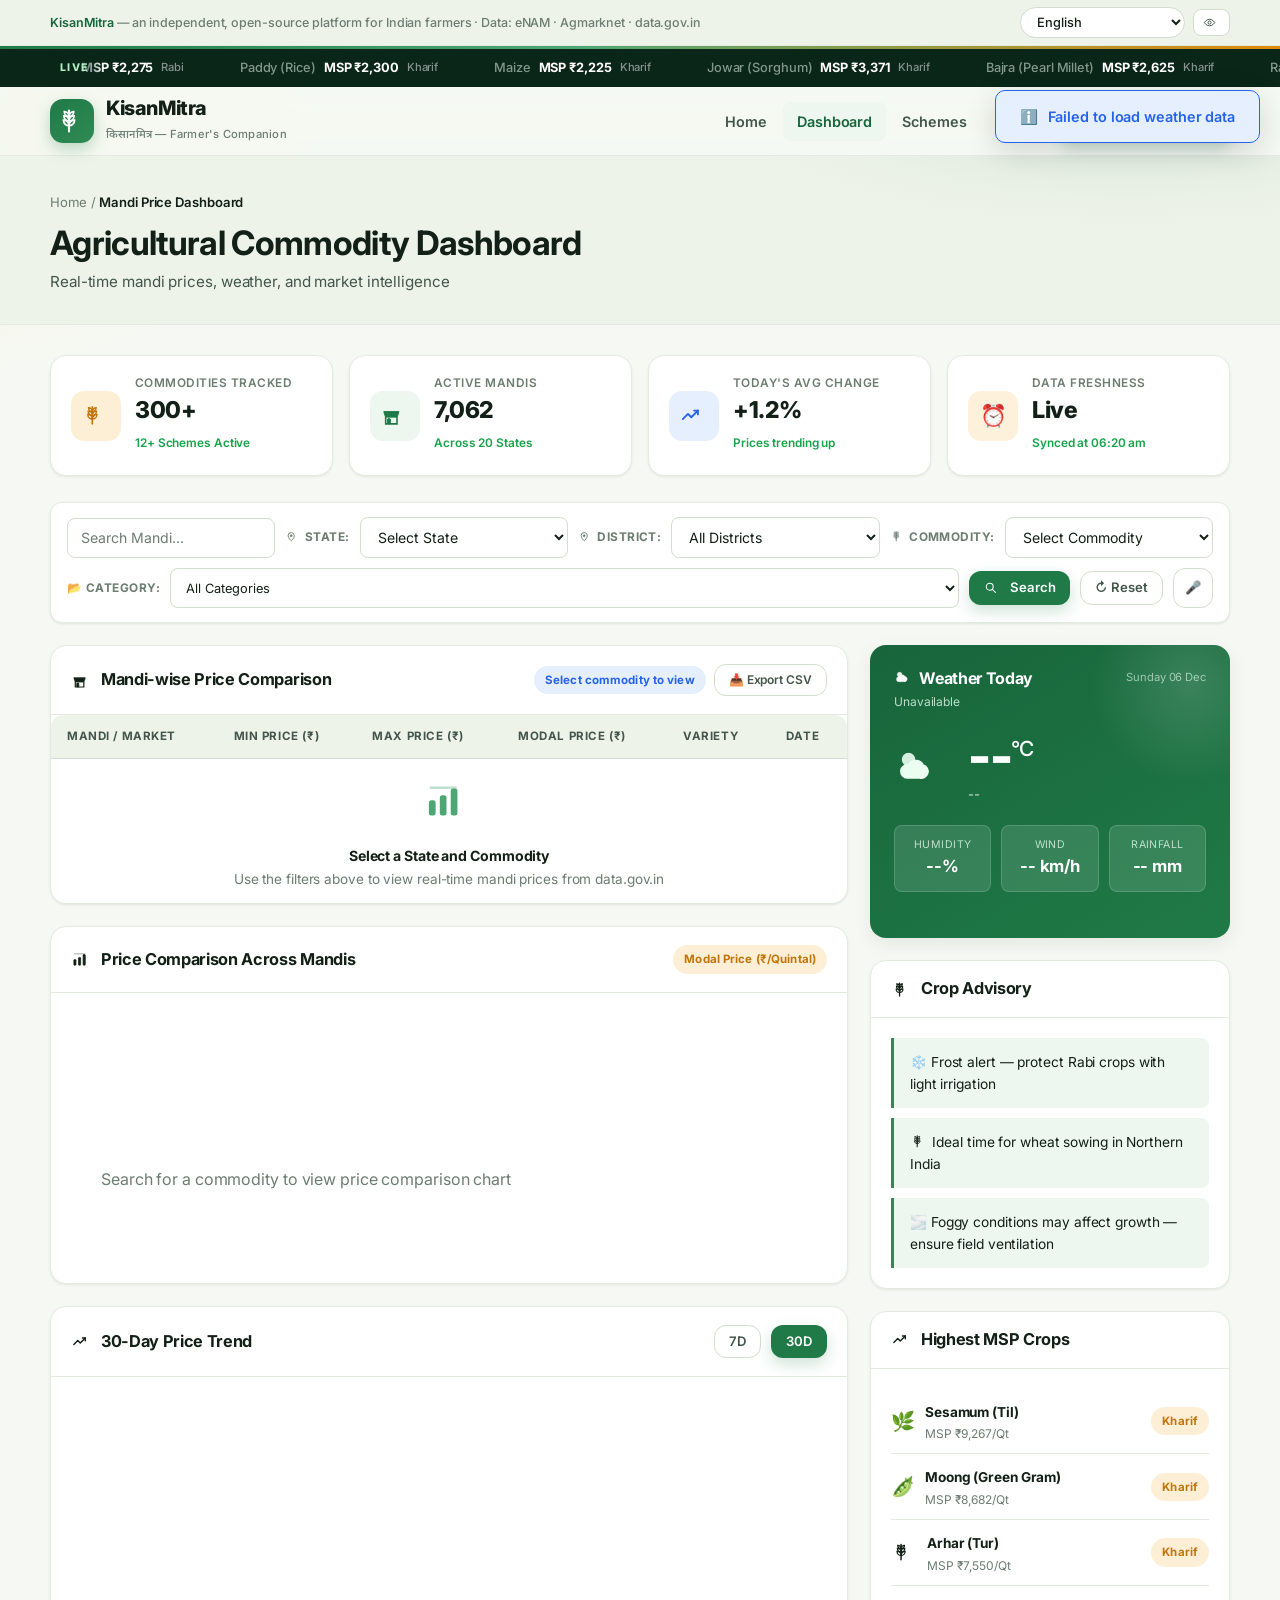
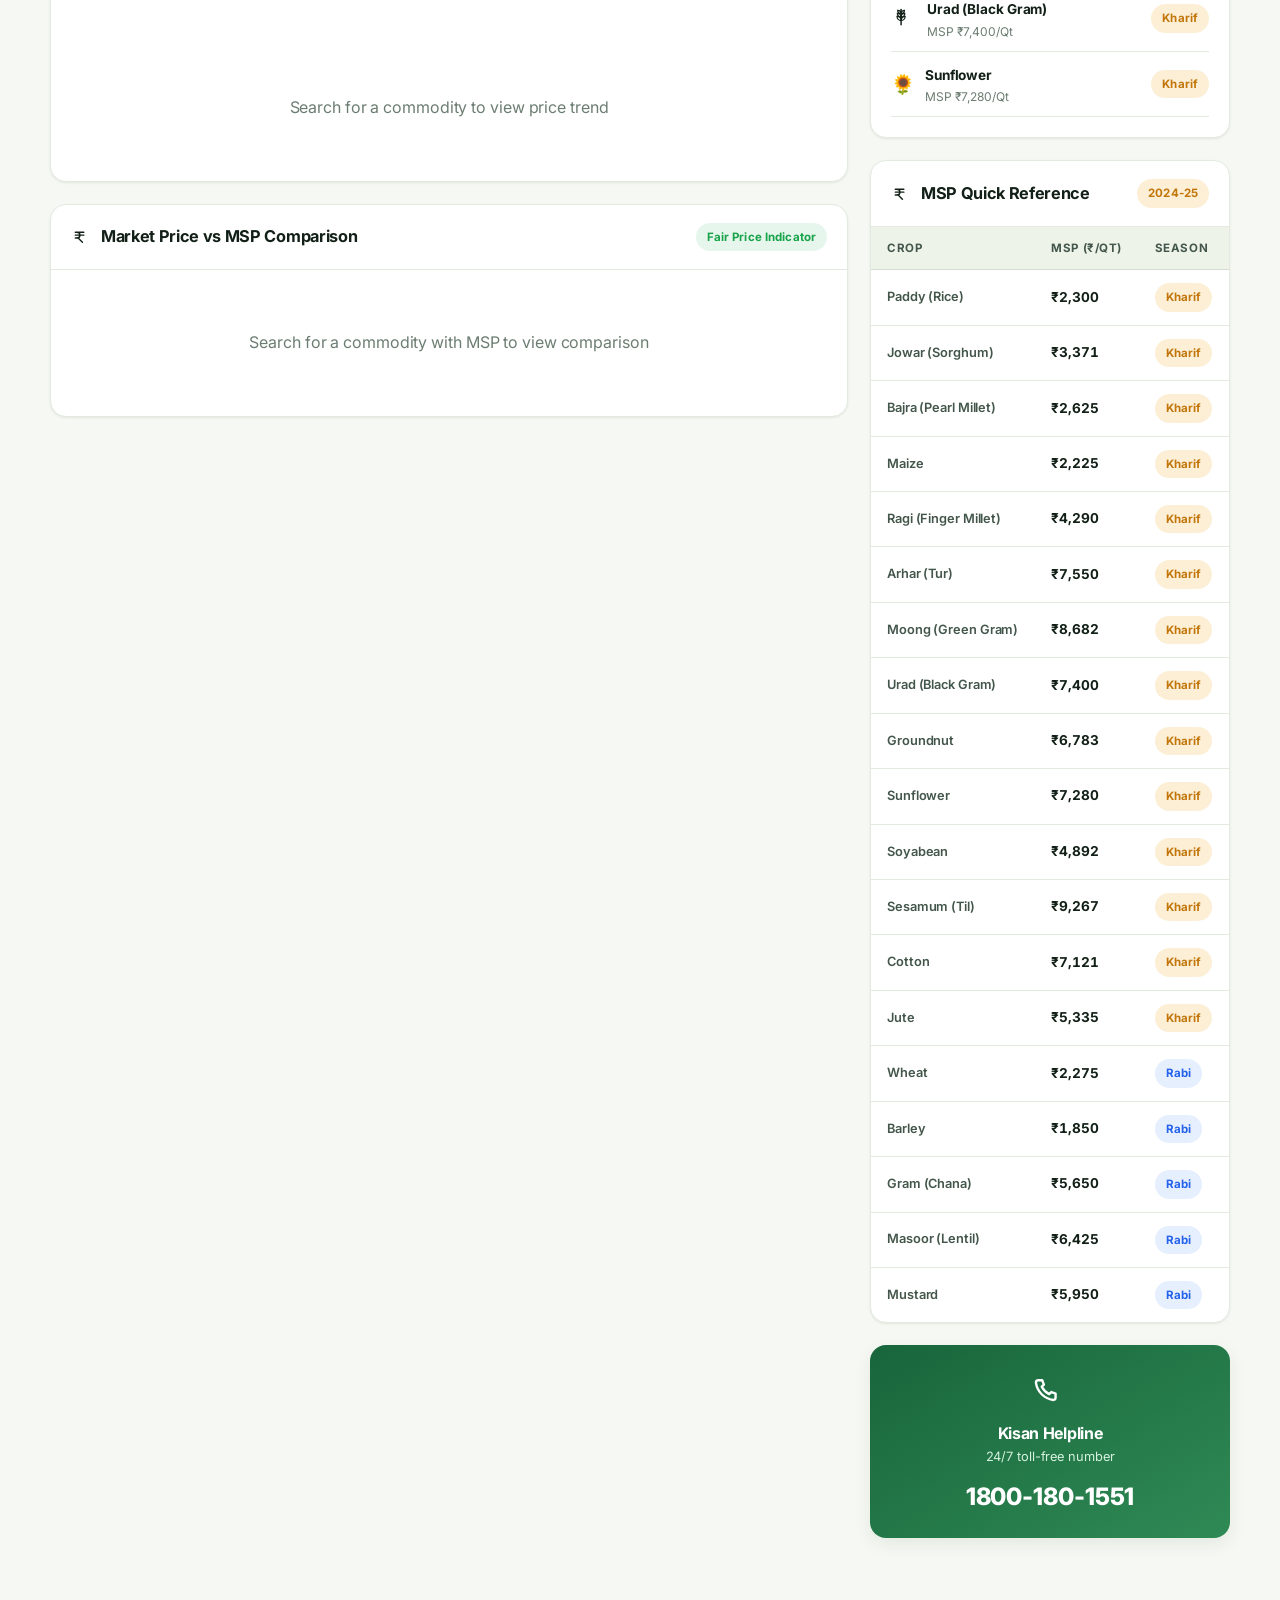
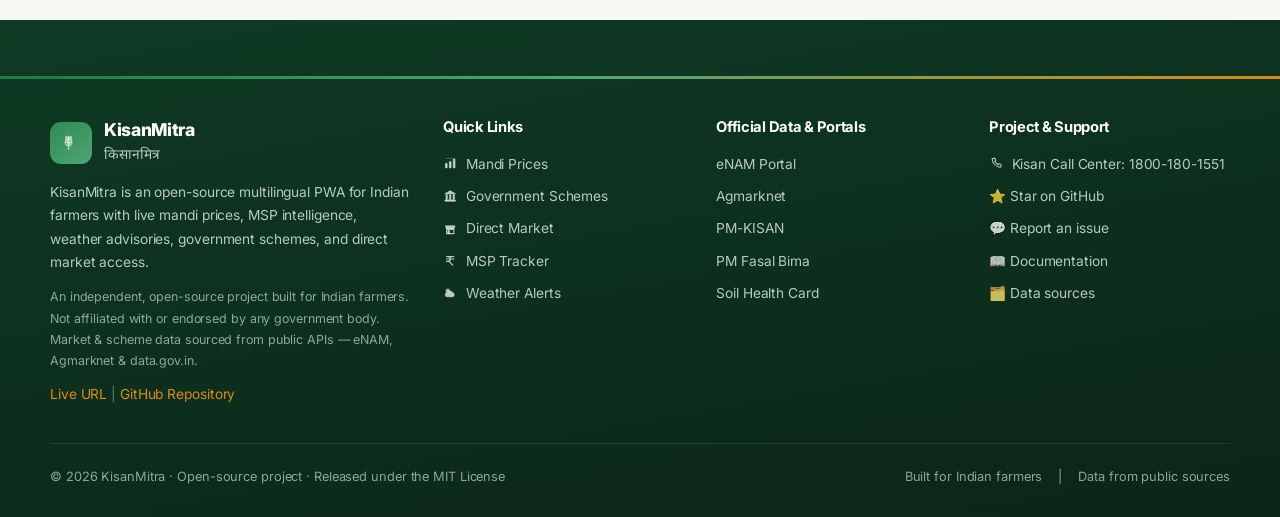
==== dashboard.html @ b931a39f "Add dedicated mobile (app-like) experience; desktop unchanged All new rules are scoped to <=768px in" ====
<!DOCTYPE html>
<html lang="en">

<head>
    <meta charset="UTF-8">
    <meta name="viewport" content="width=device-width, initial-scale=1.0">
    <meta name="description"
        content="KisanMitra Dashboard — Real-time mandi prices, MSP comparison, weather alerts, and price trend analysis for Indian farmers.">
    <meta name="theme-color" content="#1f7a47">

    <!-- Open Graph / SEO -->
    <meta property="og:title" content="KisanMitra — Farmer's Digital Companion" />
    <meta property="og:description"
        content="Open-source multilingual PWA for Indian farmers with live mandi prices, MSP intelligence, weather advisories, schemes, and direct market access." />
    <meta property="og:type" content="website" />
    <meta property="og:url" content="https://kisanmitra.in" />

    <!-- Favicon -->
    <link rel="icon" href="assets/icons/logo.svg" type="image/svg+xml">

    <style>
        @media print {
            body {
                background: white !important;
                color: black !important;
            }

            .sidebar,
            .navbar,
            .btn,
            .fab,
            #mandiSearch,
            .search-container,
            .mobile-nav,
            header {
                display: none !important;
            }

            .main-content {
                margin-left: 0 !important;
                padding: 0 !important;
                margin-top: 0 !important;
            }

            .card {
                box-shadow: none !important;
                border: 1px solid #ccc !important;
                page-break-inside: avoid;
            }

            .badge {
                border: 1px solid #000;
                color: #000 !important;
                background: transparent !important;
            }

            #priceChart {
                max-width: 100% !important;
                height: auto !important;
            }

            * {
                text-shadow: none !important;
            }
        }
    </style>
    <meta name="apple-mobile-web-app-capable" content="yes">
    <meta name="apple-mobile-web-app-status-bar-style" content="black-translucent">
    <meta name="mobile-web-app-capable" content="yes">
    <title>Mandi Price Dashboard — KisanMitra</title>
    <link rel="manifest" href="manifest.json">
    <link rel="icon" href="assets/icons/favicon.svg" type="image/svg+xml">
    <link rel="apple-touch-icon" href="assets/icons/apple-touch-icon.svg">
    <link rel="stylesheet" href="css/style.css?v=8">
    <link rel="stylesheet" href="css/redesign.css?v=8">
    <link rel="stylesheet" href="css/mobile.css?v=8">
</head>

<body>
    <!-- Government Strip -->
    <div class="gov-strip">
        <div class="container">
            <span class="utility-note"><strong>KisanMitra</strong> — an independent, open-source platform for Indian farmers · Data: eNAM · Agmarknet · data.gov.in</span>
            <div>
                <select id="langSelect" class="lang-select">
                    <option value="en">English</option>
                    <option value="hi">हिन्दी (Hindi)</option>
                    <option value="te">తెలుగు (Telugu)</option>
                    <option value="ta">தமிழ் (Tamil)</option>
                    <option value="mr">मराठी (Marathi)</option>
                    <option value="bn">বাংলা (Bengali)</option>
                    <option value="kn">ಕನ್ನಡ (Kannada)</option>
                    <option value="gu">ગુજરાતી (Gujarati)</option>
                </select>

                <button class="hc-toggle" title="High Contrast Mode" aria-label="Toggle High Contrast Mode">👁️‍🗨️</button>
            </div>
        </div>
    </div>
    <div class="tricolor-divider"></div>

    <!-- Price Ticker -->
    <div class="price-ticker" id="priceTicker">
        <div class="ticker-wrap" id="tickerContent"></div>
    </div>

    <!-- Navbar -->
    <nav class="navbar">
        <div class="container">
            <a href="index.html" class="nav-brand">
                <div class="logo">🌾</div>
                <div class="brand-text">
                    <h1>KisanMitra</h1>
                    <span>किसानमित्र — Farmer's Companion</span>
                </div>
            </a>
            <ul class="nav-links" id="navLinks">
                <li><a href="index.html" data-i18n="nav.home">Home</a></li>
                <li><a href="dashboard.html" class="active" data-i18n="nav.dashboard">Dashboard</a></li>
                <li><a href="schemes.html" data-i18n="nav.schemes">Schemes</a></li>
                <li><a href="market.html" data-i18n="nav.market">Market</a></li>
                <li><a href="dashboard.html" class="nav-cta" data-i18n="hero.btn.dashboard">📊 Live Dashboard</a></li>
            </ul>
            <button class="nav-toggle" id="navToggle" aria-label="Toggle navigation">☰</button>
        </div>
    </nav>

    <!-- Page Header -->
    <div class="page-header">
        <div class="container">
            <div class="breadcrumb">
                <a href="index.html">Home</a> / <strong>Mandi Price Dashboard</strong>
            </div>
            <h2 data-i18n="dash.title">Agricultural Commodity Dashboard</h2>
            <p data-i18n="dash.subtitle">Real-time mandi prices, weather, and market intelligence</p>
        </div>
    </div>

    <!-- Dashboard Content -->
    <section class="dashboard">
        <div class="container">
            <!-- Quick Stats -->
            <div class="quick-stats" id="dashboardStats">
                <div class="stat-card">
                    <div class="stat-icon-box tone-saffron">🌾</div>
                    <div class="stat-info">
                        <h4>Commodities Tracked</h4>
                        <span class="value" id="statCommodities">—</span>
                        <span class="change up" id="statCommoditiesLabel">Loading...</span>
                    </div>
                </div>
                <div class="stat-card">
                    <div class="stat-icon-box tone-green">🏪</div>
                    <div class="stat-info">
                        <h4>Active Mandis</h4>
                        <span class="value" id="statMandis">—</span>
                        <span class="change up" id="statMandisLabel">Loading...</span>
                    </div>
                </div>
                <div class="stat-card">
                    <div class="stat-icon-box tone-info">📈</div>
                    <div class="stat-info">
                        <h4>Today's Avg Change</h4>
                        <span class="value" id="avgChange">+1.2%</span>
                        <span class="change up" id="avgChangeLabel">Prices trending up</span>
                    </div>
                </div>
                <div class="stat-card">
                    <div class="stat-icon-box tone-warning">⏰</div>
                    <div class="stat-info">
                        <h4>Data Freshness</h4>
                        <span class="value" id="statFreshness">Live</span>
                        <span class="change up" id="statFreshnessLabel">—</span>
                    </div>
                </div>
            </div>

            <!-- Filter Bar -->
            <div class="filter-bar" id="filterBar">
                <input type="text" class="form-control" id="mandiSearch" placeholder="Search Mandi..."
                    aria-label="Search Mandi" oninput="filterMandiTable()">
                <label for="stateSelect" data-i18n="dash.state">📍 State:</label>
                <select class="form-control" id="stateSelect" aria-label="Select State">
                    <option value="">All States</option>
                </select>

                <label for="districtSelect">📍 District:</label>
                <select class="form-control" id="districtSelect" aria-label="Select District">
                    <option value="">All Districts</option>
                </select>

                <label for="commoditySelect" data-i18n="dash.commodity">🌾 Commodity:</label>
                <select class="form-control" id="commoditySelect" aria-label="Select Commodity">
                    <option value="">Select Commodity</option>
                </select>

                <label for="categorySelect">📂 Category:</label>
                <select class="form-control form-control-sm" id="categorySelect">
                    <option value="">All Categories</option>
                    <option value="Cereals">Cereals</option>
                    <option value="Pulses">Pulses</option>
                    <option value="Oilseeds">Oilseeds</option>
                    <option value="Cash Crops">Cash Crops</option>
                    <option value="Vegetables">Vegetables</option>
                    <option value="Spices">Spices</option>
                    <option value="Fruits">Fruits</option>
                </select>

                <button class="btn btn-primary btn-sm" id="searchBtn" onclick="searchPrices()"
                    data-i18n="dash.search">🔍 Search</button>
                <button class="btn btn-outline btn-sm" onclick="resetFilters()" data-i18n="dash.reset">↻ Reset</button>
                <button class="btn btn-outline btn-sm voice-btn" id="voiceSearchBtn"
                    onclick="KisanI18n.startVoiceSearch()" title="Voice Search">🎤</button>
            </div>

            <!-- Main Content Grid -->
            <div class="grid-sidebar">
                <!-- Left: Price Table & Charts -->
                <div>
                    <!-- Favorites Section -->
                    <div class="favorites-section hidden-panel" id="favoritesSection">
                        <div class="section-header">
                            <h3 data-i18n="dash.favorites">❤️ My Favorites</h3>
                        </div>
                        <div class="favorites-grid" id="favoritesGrid">
                            <!-- Populated by JS -->
                        </div>
                        <hr class="section-divider">
                    </div>

                    <!-- Mandi Price Table -->
                    <div class="card stack-gap-24">
                        <div class="card-header">
                            <h3>🏪 Mandi-wise Price Comparison</h3>
                            <div class="section-title-row">
                                <span class="badge badge-info" id="resultCount">Select commodity to view</span>
                                <button class="btn btn-outline btn-sm export-csv-btn" id="exportCsvBtn" onclick="exportCSV()">📥 Export CSV</button>
                            </div>
                        </div>
                        <div class="card-body no-padding">
                            <div class="table-responsive">
                                <table class="data-table" id="mandiTable">
                                    <thead>
                                        <tr>
                                            <th>Mandi / Market</th>
                                            <th>Min Price (₹)</th>
                                            <th>Max Price (₹)</th>
                                            <th>Modal Price (₹)</th>
                                            <th>Variety</th>
                                            <th>Date</th>
                                        </tr>
                                    </thead>
                                    <tbody id="mandiTableBody">
                                        <tr>
                                            <td colspan="6" class="empty-table">
                                                <div class="icon">📊</div>
                                                <strong>Select a State and Commodity</strong><br>
                                                <span class="inline-note">Use the filters above to view real-time
                                                    mandi prices from data.gov.in</span>
                                            </td>
                                        </tr>
                                    </tbody>
                                </table>
                            </div>
                        </div>
                    </div>

                    <!-- Price Comparison Bar Chart -->
                    <div class="card stack-gap-24">
                        <div class="card-header">
                            <h3>📊 Price Comparison Across Mandis</h3>
                            <span class="badge badge-saffron">Modal Price (₹/Quintal)</span>
                        </div>
                        <div class="card-body">
                            <div id="barChartContainer" class="bar-chart bar-chart-shell">
                                <p class="empty-placeholder">
                                    Search for a commodity to view price comparison chart</p>
                            </div>
                        </div>
                    </div>

                    <!-- Price Trend Chart -->
                    <div class="card stack-gap-24">
                        <div class="card-header">
                            <h3>📈 30-Day Price Trend</h3>
                            <div class="actions-row">
                                <button class="btn btn-sm btn-outline" onclick="setTrendPeriod(7)">7D</button>
                                <button class="btn btn-sm btn-primary" onclick="setTrendPeriod(30)">30D</button>
                            </div>
                        </div>
                        <div class="card-body">
                            <div id="trendChartContainer" class="chart-wrap">
                                <canvas id="trendCanvas" width="800" height="250" class="trend-canvas"></canvas>
                                <p id="trendPlaceholder" class="empty-placeholder">Search for a
                                    commodity to view price trend</p>
                            </div>
                        </div>
                    </div>

                    <!-- MSP Comparison -->
                    <div class="card">
                        <div class="card-header">
                            <h3>💰 Market Price vs MSP Comparison</h3>
                            <span class="badge badge-success">Fair Price Indicator</span>
                        </div>
                        <div class="card-body" id="mspComparisonContainer">
                            <p class="empty-placeholder">Search for a commodity
                                with MSP to view comparison</p>
                        </div>
                    </div>
                </div>

                <!-- Right Sidebar -->
                <div>
                    <!-- Weather Widget -->
                    <div class="weather-widget stack-gap-24" id="weatherWidget">
                        <div class="weather-header">
                            <div>
                                <h3 class="weather-title" data-i18n="dash.weather">🌤️ Weather Today
                                </h3>
                                <span class="weather-sub" id="weatherLocation">Select a
                                    district</span>
                            </div>
                            <span class="weather-date" id="weatherDate"></span>
                        </div>
                        <div class="weather-current">
                            <span class="weather-icon" id="weatherIcon">🌤️</span>
                            <div>
                                <div class="temp" id="weatherTemp">--<sup>°C</sup></div>
                                <span class="weather-condition" id="weatherCondition">--</span>
                            </div>
                        </div>
                        <div class="weather-details">
                            <div class="weather-detail">
                                <div class="label">Humidity</div>
                                <div class="value" id="weatherHumidity">--%</div>
                            </div>
                            <div class="weather-detail">
                                <div class="label">Wind</div>
                                <div class="value" id="weatherWind">-- km/h</div>
                            </div>
                            <div class="weather-detail">
                                <div class="label">Rainfall</div>
                                <div class="value" id="weatherRain">-- mm</div>
                            </div>
                        </div>
                        <div class="weather-forecast" id="weatherForecast">
                            <!-- Populated by JS -->
                        </div>
                    </div>

                    <!-- Crop Advisory -->
                    <div class="card stack-gap-24">
                        <div class="card-header">
                            <h3 data-i18n="dash.advisory">🌾 Crop Advisory</h3>
                        </div>
                        <div class="card-body">
                            <ul class="advisory-list" id="advisoryList">
                                <li class="advisory-item">❄️ Frost alert — protect Rabi crops with light irrigation</li>
                                <li class="advisory-item">🌾 Ideal time for wheat sowing in Northern India</li>
                                <li class="advisory-item">🌫️ Foggy conditions may affect growth — ensure field
                                    ventilation</li>
                            </ul>
                        </div>
                    </div>

                    <!-- Top Gainers -->
                    <div class="card stack-gap-24">
                        <div class="card-header">
                            <h3>📈 Highest MSP Crops</h3>
                        </div>
                        <div class="card-body" id="topGainers">
                            <!-- Populated by JS -->
                        </div>
                    </div>

                    <!-- MSP Quick Reference -->
                    <div class="card stack-gap-24">
                        <div class="card-header">
                            <h3>💰 MSP Quick Reference</h3>
                            <span class="badge badge-saffron">2024-25</span>
                        </div>
                        <div class="card-body no-padding">
                            <table class="data-table" id="mspQuickTable">
                                <thead>
                                    <tr>
                                        <th>Crop</th>
                                        <th>MSP (₹/Qt)</th>
                                        <th>Season</th>
                                    </tr>
                                </thead>
                                <tbody id="mspQuickBody">
                                    <!-- Populated by JS -->
                                </tbody>
                            </table>
                        </div>
                    </div>

                    <!-- Helpline -->
                    <div class="helpline-card">
                        <div class="icon">📞</div>
                        <h4>Kisan Helpline</h4>
                        <p>24/7 toll-free number</p>
                        <div class="number">1800-180-1551</div>
                    </div>
                </div>
            </div>
        </div>
    </section>

    <!-- Footer -->
    <footer class="footer">
        <div class="tricolor-divider"></div>
        <div class="container footer-pad-top">
            <div class="footer-grid">
                <div>
                    <div class="footer-brand">
                        <div class="footer-brand-logo">
                            🌾</div>
                        <div>
                            <h3 class="footer-brand-title">
                                KisanMitra</h3>
                            <span class="footer-brand-sub">किसानमित्र</span>
                        </div>
                    </div>
                    <p>KisanMitra is an open-source multilingual PWA for Indian farmers with live mandi prices, MSP
                        intelligence, weather advisories, government schemes, and direct market access.</p>
                    <p class="footer-note">An independent, open-source project built for Indian farmers. Not
                        affiliated with or endorsed by any government body. Market &amp; scheme data sourced from
                        public APIs — eNAM, Agmarknet &amp; data.gov.in.</p>
                    <p class="footer-links-row">
                        <a href="https://tekigowtham2204.github.io/KisanMitra/" target="_blank" rel="noopener noreferrer">Live URL</a>
                        <span class="sep"> | </span>
                        <a href="https://github.com/tekigowtham2204/KisanMitra/" target="_blank" rel="noopener noreferrer">GitHub Repository</a>
                    </p>
                </div>
                <div>
                    <h4>Quick Links</h4>
                    <ul>
                        <li><a href="dashboard.html">📊 Mandi Prices</a></li>
                        <li><a href="schemes.html">🏛️ Government Schemes</a></li>
                        <li><a href="market.html">🏪 Direct Market</a></li>
                        <li><a href="dashboard.html">💰 MSP Tracker</a></li>
                        <li><a href="dashboard.html">🌤️ Weather Alerts</a></li>
                    </ul>
                </div>
                <div>
                    <h4>Official Data & Portals</h4>
                    <ul>
                        <li><a href="https://enam.gov.in" target="_blank">eNAM Portal</a></li>
                        <li><a href="https://agmarknet.gov.in" target="_blank">Agmarknet</a></li>
                        <li><a href="https://pmkisan.gov.in" target="_blank">PM-KISAN</a></li>
                        <li><a href="https://pmfby.gov.in" target="_blank">PM Fasal Bima</a></li>
                        <li><a href="https://soilhealth.dac.gov.in" target="_blank">Soil Health Card</a></li>
                    </ul>
                </div>
                <div>
                    <h4>Project & Support</h4>
                    <ul>
                        <li><a href="tel:18001801551">📞 Kisan Call Center: 1800-180-1551</a></li>
                        <li><a href="https://github.com/tekigowtham2204/KisanMitra/" target="_blank" rel="noopener noreferrer">⭐ Star on GitHub</a></li>
                        <li><a href="https://github.com/tekigowtham2204/KisanMitra/issues" target="_blank" rel="noopener noreferrer">💬 Report an issue</a></li>
                        <li><a href="https://github.com/tekigowtham2204/KisanMitra/blob/master/README.md" target="_blank" rel="noopener noreferrer">📖 Documentation</a></li>
                        <li><a href="https://data.gov.in/" target="_blank" rel="noopener noreferrer">🗂️ Data sources</a></li>
                    </ul>
                </div>
            </div>
            <div class="footer-bottom">
                <span>© 2026 KisanMitra · Open-source project · Released under the MIT License</span>
                <div class="footer-govt-logos">
                    <span>Built for Indian farmers</span>
                    <span>|</span>
                    <span>Data from public sources</span>
                </div>
            </div>
        </div>
    </footer>

    <!-- Scroll to Top -->
    <button class="scroll-top" id="scrollTop" aria-label="Scroll to top">↑</button>

    <script src="js/api.js?v=8"></script>
    <script src="js/data.js?v=8"></script>
    <script src="js/i18n.js?v=8"></script>
    <script type="module" src="js/app.js?v=8"></script>
    <script>
        if ('serviceWorker' in navigator) {
            window.addEventListener('load', () => {
                navigator.serviceWorker.register('./service-worker.js')
                    .then(reg => {
                        console.log('[SW] Registered:', reg.scope);
                        reg.onupdatefound = () => {
                            const newWorker = reg.installing;
                            newWorker.onstatechange = () => {
                                if (newWorker.state === 'installed' && navigator.serviceWorker.controller) {
                                    if (window.UI) window.UI.showToast('New update available! Refresh to update.', 'info');
                                }
                            };
                        };
                    })
                    .catch(err => console.warn('[SW] Registration failed:', err));
            });
        }
    </script>
</body>

</html>
---- css/style.css ----
/* ============================================================
   KisanMitra — Design System
   An independent, open-source platform for Indian farmers.
   Direction: modern agritech — one confident green brand,
   a warm harvest accent, generous whitespace, restrained motion.
   Single source of truth. (redesign.css is intentionally empty.)
   ============================================================ */

@import url('https://fonts.googleapis.com/css2?family=Inter:wght@400;500;600;700;800&family=Noto+Sans+Devanagari:wght@400;500;600;700&display=swap');

/* ── Design Tokens ── */
:root {
    /* Brand — single confident green */
    --green-50:  #eef6f0;
    --green-100: #d8ecdf;
    --green-200: #b2dac0;
    --green-300: #82c29b;
    --green-400: #4ea675;
    --green-500: #2f8a55;
    --green-600: #1f7a47;   /* primary */
    --green-700: #18653b;   /* hover */
    --green-800: #134f2f;
    --green-900: #0f3a24;   /* deep surfaces */
    --green-950: #0a2618;

    /* Accent — warm harvest amber, used sparingly */
    --accent:      #e08a0b;
    --accent-dark: #c2760a;
    --accent-soft: #fcefd6;

    /* Neutrals — slate with a faint warm-green tint */
    --ink:        #122017;
    --ink-2:      #43564b;
    --ink-3:      #6c7d72;
    --ink-inverse:#f4f8f3;

    --surface:      #f6f9f3;   /* page background */
    --surface-2:    #eef3ea;   /* subtle panels / table heads */
    --card:         #ffffff;
    --border:       #e3ebe1;
    --border-strong:#d2ddcf;

    /* Semantic */
    --success:    #16a34a;
    --success-bg: #e7f6ec;
    --danger:     #dc2626;
    --danger-bg:  #fdecec;
    --warning:    #d97706;
    --warning-bg: #fdf1dc;
    --info:       #2563eb;
    --info-bg:    #e6effe;

    /* Legacy aliases (kept so existing markup keeps working) */
    --saffron: var(--accent);
    --saffron-dark: var(--accent-dark);
    --saffron-light: var(--accent-soft);
    --green: var(--green-600);
    --green-dark: var(--green-700);
    --green-light: var(--green-50);
    --white: #ffffff;
    --bg-primary: var(--surface);
    --bg-secondary: var(--card);
    --bg-card: var(--card);
    --text-primary: var(--ink);
    --text-secondary: var(--ink-2);
    --text-muted: var(--ink-3);
    --text-inverse: var(--ink-inverse);
    --border-color: var(--border);

    /* Radii */
    --r-sm: 8px;
    --r-md: 12px;
    --r-lg: 16px;
    --r-xl: 22px;
    --r-pill: 999px;
    --border-radius: var(--r-sm);
    --border-radius-lg: var(--r-md);
    --border-radius-xl: var(--r-lg);

    /* Spacing scale (4px base) */
    --s-1: 4px;  --s-2: 8px;  --s-3: 12px; --s-4: 16px;
    --s-5: 20px; --s-6: 24px; --s-8: 32px; --s-10: 40px;
    --s-12: 48px; --s-16: 64px; --s-20: 80px;

    /* Shadows — soft, low-opacity, green-tinted */
    --shadow-xs: 0 1px 2px rgba(15, 40, 25, 0.05);
    --shadow-sm: 0 1px 3px rgba(15, 40, 25, 0.06), 0 1px 2px rgba(15, 40, 25, 0.04);
    --shadow-md: 0 6px 18px rgba(15, 40, 25, 0.08);
    --shadow-lg: 0 16px 40px rgba(15, 40, 25, 0.10);
    --shadow-xl: 0 28px 64px rgba(15, 40, 25, 0.14);

    --ring: 0 0 0 3px rgba(31, 122, 71, 0.18);

    --font: 'Inter', 'Noto Sans Devanagari', -apple-system, BlinkMacSystemFont, 'Segoe UI', sans-serif;
    --font-primary: var(--font);

    --ease: cubic-bezier(0.4, 0, 0.2, 1);
    --transition: all 0.2s var(--ease);
}

/* ── Reset & Base ── */
*, *::before, *::after { margin: 0; padding: 0; box-sizing: border-box; }

html {
    scroll-behavior: smooth;
    font-size: 16px;
    -webkit-text-size-adjust: 100%;
}

body {
    font-family: var(--font);
    background:
        radial-gradient(900px 480px at 88% -8%, rgba(31, 122, 71, 0.08), transparent 60%),
        radial-gradient(720px 420px at -6% 4%, rgba(224, 138, 11, 0.07), transparent 55%),
        var(--surface);
    color: var(--ink);
    line-height: 1.6;
    -webkit-font-smoothing: antialiased;
    -moz-osx-font-smoothing: grayscale;
    overflow-x: hidden;
    letter-spacing: -0.006em;
}

h1, h2, h3, h4, h5 {
    font-weight: 700;
    line-height: 1.2;
    letter-spacing: -0.02em;
    color: var(--ink);
}

a { text-decoration: none; color: inherit; }
img, svg { max-width: 100%; }
button { cursor: pointer; font-family: inherit; }
input, select, textarea { font-family: inherit; }
strong { font-weight: 700; }

/* ── SVG Icon System (iconify swaps emoji → sprite) ── */
.km-icon-inline {
    display: inline-flex;
    align-items: center;
    justify-content: center;
    vertical-align: -0.14em;
    margin-right: 0.3em;
    line-height: 1;
}
.km-icon {
    width: 1.05em;
    height: 1.05em;
    display: inline-block;
    color: currentColor;
    fill: currentColor;
    stroke: currentColor;
    flex-shrink: 0;
}
.logo .km-icon, .footer-brand-logo .km-icon { width: 1.25em; height: 1.25em; }

/* ── Container ── */
.container {
    width: min(1180px, 100% - 40px);
    margin: 0 auto;
}
.container-fluid { width: 100%; padding: 0 24px; }

/* ── Utility (top) bar ── */
.gov-strip {
    background: var(--surface-2);
    border-bottom: 1px solid var(--border);
    color: var(--ink-2);
    font-size: 0.78rem;
    font-weight: 500;
    padding: 7px 0;
}
.gov-strip .container {
    display: flex;
    justify-content: space-between;
    align-items: center;
    gap: 12px;
}
.gov-strip .utility-note { color: var(--ink-3); }
.gov-strip .utility-note strong { color: var(--green-700); font-weight: 600; }
.gov-strip > .container > div {
    display: flex;
    align-items: center;
    gap: 8px;
}

.lang-select {
    border-radius: var(--r-pill);
    border: 1px solid var(--border-strong);
    background: var(--card);
    color: var(--ink);
    padding: 6px 12px;
    font-size: 0.8rem;
    font-weight: 500;
    cursor: pointer;
    outline: none;
    transition: var(--transition);
}
.lang-select:hover { border-color: var(--green-400); }
.lang-select:focus-visible { box-shadow: var(--ring); border-color: var(--green-500); }
.lang-select option { color: #0d1620; }

.hc-toggle {
    border-radius: var(--r-sm);
    border: 1px solid var(--border-strong);
    background: var(--card);
    color: var(--ink-2);
    padding: 6px 9px;
    font-size: 0.78rem;
    line-height: 1;
    display: inline-flex;
    align-items: center;
    transition: var(--transition);
}
.hc-toggle:hover { border-color: var(--green-400); color: var(--green-700); }

/* ── Brand hairline (was tricolor divider) ── */
.tricolor-divider {
    height: 3px;
    background: linear-gradient(90deg, var(--green-600), var(--green-400) 45%, var(--accent));
}

/* ── Price Ticker ── */
.price-ticker {
    background: var(--green-950);
    padding: 9px 0;
    overflow: hidden;
    position: relative;
}
.price-ticker::before {
    content: 'LIVE';
    position: absolute;
    left: 0; top: 0; bottom: 0;
    z-index: 2;
    display: flex;
    align-items: center;
    gap: 6px;
    padding: 0 16px 0 max(16px, calc((100% - 1180px) / 2 + 10px));
    font-size: 0.66rem;
    font-weight: 800;
    letter-spacing: 0.12em;
    color: #aef0c4;
    background: linear-gradient(90deg, var(--green-950) 72%, transparent);
}
.ticker-wrap {
    display: flex;
    animation: ticker 44s linear infinite;
    white-space: nowrap;
}
.ticker-item {
    display: inline-flex;
    align-items: center;
    gap: 8px;
    padding: 0 22px;
    color: rgba(231, 246, 236, 0.75);
    font-size: 0.8rem;
    font-weight: 500;
}
.ticker-item .ticker-name { color: rgba(231, 246, 236, 0.55); }
.ticker-item .ticker-price { font-weight: 700; color: #fff; }
@keyframes ticker { 0% { transform: translateX(0); } 100% { transform: translateX(-50%); } }

/* ── Navbar ── */
.navbar {
    background: rgba(246, 249, 243, 0.82);
    backdrop-filter: saturate(180%) blur(14px);
    -webkit-backdrop-filter: saturate(180%) blur(14px);
    border-bottom: 1px solid var(--border);
    position: sticky;
    top: 0;
    z-index: 1000;
}
.navbar .container {
    display: flex;
    align-items: center;
    justify-content: space-between;
    height: 68px;
}
.nav-brand { display: flex; align-items: center; gap: 12px; }
.nav-brand .logo {
    width: 44px;
    height: 44px;
    background: linear-gradient(145deg, var(--green-600), var(--green-500));
    border-radius: 13px;
    display: flex;
    align-items: center;
    justify-content: center;
    font-size: 1.4rem;
    color: #fff;
    box-shadow: 0 6px 16px rgba(31, 122, 71, 0.28);
}
.nav-brand .brand-text h1 {
    font-size: 1.24rem;
    font-weight: 800;
    color: var(--ink);
    line-height: 1.15;
}
.nav-brand .brand-text span {
    font-size: 0.7rem;
    color: var(--ink-3);
    font-weight: 500;
    letter-spacing: 0.02em;
}
.nav-links { display: flex; list-style: none; gap: 2px; align-items: center; }
.nav-links a {
    color: var(--ink-2);
    font-size: 0.9rem;
    font-weight: 600;
    padding: 8px 14px;
    border-radius: var(--r-sm);
    transition: var(--transition);
    display: flex;
    align-items: center;
    gap: 6px;
}
.nav-links a:hover { color: var(--green-700); background: var(--green-50); }
.nav-links a.active { color: var(--green-700); background: var(--green-50); }
.nav-cta {
    background: var(--green-600) !important;
    color: #fff !important;
    font-weight: 600 !important;
    padding: 9px 18px !important;
    border-radius: var(--r-sm) !important;
    box-shadow: 0 6px 16px rgba(31, 122, 71, 0.24);
    transition: transform 0.15s var(--ease), background-color 0.15s var(--ease), box-shadow 0.15s var(--ease);
}
.nav-cta:hover {
    background: var(--green-700) !important;
    transform: translateY(-1px);
    box-shadow: 0 10px 22px rgba(31, 122, 71, 0.3) !important;
}
.nav-cta:active { transform: translateY(0); }
.nav-toggle {
    display: none;
    background: var(--card);
    border: 1px solid var(--border-strong);
    color: var(--ink);
    font-size: 1.2rem;
    padding: 6px 10px;
    border-radius: var(--r-sm);
    line-height: 1;
}

/* ── Hero ── */
.hero {
    position: relative;
    overflow: hidden;
    padding: 80px 0 88px;
    background:
        radial-gradient(680px 400px at 84% 6%, rgba(31, 122, 71, 0.10), transparent 62%),
        radial-gradient(560px 340px at 4% 90%, rgba(224, 138, 11, 0.08), transparent 60%);
}
.hero .container { position: relative; z-index: 2; }
.hero-content {
    display: grid;
    grid-template-columns: 1.08fr 0.92fr;
    gap: 56px;
    align-items: center;
}
.hero-badge {
    display: inline-flex;
    align-items: center;
    gap: 8px;
    background: var(--green-50);
    border: 1px solid var(--green-200);
    color: var(--green-700);
    padding: 6px 14px;
    border-radius: var(--r-pill);
    font-size: 0.8rem;
    font-weight: 600;
    margin-bottom: 20px;
}
.hero h2 {
    font-size: clamp(2.1rem, 4.6vw, 3.4rem);
    font-weight: 800;
    color: var(--ink);
    line-height: 1.1;
    letter-spacing: -0.03em;
    margin-bottom: 18px;
}
.hero h2 .highlight { color: var(--accent-dark); }
.hero h2 .highlight-green { color: var(--green-600); }
.hero p {
    font-size: 1.075rem;
    color: var(--ink-2);
    margin-bottom: 30px;
    max-width: 540px;
    line-height: 1.7;
}
.hero-actions { display: flex; gap: 12px; flex-wrap: wrap; }
.hero-stats {
    display: grid;
    grid-template-columns: repeat(3, 1fr);
    gap: 14px;
}
.hero-stat {
    background: var(--card);
    border: 1px solid var(--border);
    border-radius: var(--r-lg);
    padding: 22px 18px;
    text-align: center;
    box-shadow: var(--shadow-sm);
    transition: var(--transition);
}
.hero-stat:hover { transform: translateY(-3px); box-shadow: var(--shadow-md); border-color: var(--green-200); }
.hero-stat .stat-icon { font-size: 1.5rem; margin-bottom: 8px; color: var(--green-600); }
.hero-stat .stat-value { font-size: 1.5rem; font-weight: 800; color: var(--ink); display: block; letter-spacing: -0.02em; }
.hero-stat .stat-label { font-size: 0.74rem; color: var(--ink-3); font-weight: 500; margin-top: 2px; }

/* ── Buttons ── */
.btn {
    display: inline-flex;
    align-items: center;
    justify-content: center;
    gap: 8px;
    padding: 11px 22px;
    border: 1px solid transparent;
    border-radius: var(--r-md);
    font-size: 0.9rem;
    font-weight: 600;
    letter-spacing: -0.005em;
    line-height: 1.2;
    transition: transform 0.15s var(--ease), background-color 0.15s var(--ease), box-shadow 0.15s var(--ease), color 0.15s var(--ease), border-color 0.15s var(--ease);
}
.btn:active { transform: translateY(0) !important; }
.btn-primary {
    background: var(--green-600);
    color: #fff;
    box-shadow: 0 6px 16px rgba(31, 122, 71, 0.22);
}
.btn-primary:hover { background: var(--green-700); transform: translateY(-2px); box-shadow: 0 10px 24px rgba(31, 122, 71, 0.28); }
.btn-secondary {
    background: var(--card);
    color: var(--ink);
    border-color: var(--border-strong);
}
.btn-secondary:hover { background: var(--surface-2); border-color: var(--green-300); transform: translateY(-2px); }
.btn-success { background: var(--green-600); color: #fff; box-shadow: 0 6px 16px rgba(31, 122, 71, 0.22); }
.btn-success:hover { background: var(--green-700); transform: translateY(-2px); }
.btn-outline { background: transparent; border: 1px solid var(--border-strong); color: var(--ink-2); }
.btn-outline:hover { border-color: var(--green-400); color: var(--green-700); background: var(--green-50); }
.btn-sm { padding: 8px 14px; font-size: 0.82rem; }
.btn-lg { padding: 14px 30px; font-size: 1rem; }
.btn-icon { width: 40px; height: 40px; padding: 0; border-radius: var(--r-md); }
.cta-muted { background: rgba(255, 255, 255, 0.16) !important; color: #fff !important; border-color: rgba(255, 255, 255, 0.4) !important; }
.cta-muted:hover { background: rgba(255, 255, 255, 0.26) !important; }

/* ── Section primitives ── */
.features { padding: 84px 0; }
.section-block { padding: 76px 0; }
.section-block.bg-light { background: var(--surface-2); }
.section-block.bg-white { background: var(--card); }

.section-header { text-align: center; margin-bottom: 44px; }
.section-header .tagline, .tagline {
    display: inline-flex;
    align-items: center;
    gap: 6px;
    padding: 6px 13px;
    border-radius: var(--r-pill);
    background: var(--green-50);
    color: var(--green-700);
    font-size: 0.74rem;
    font-weight: 700;
    text-transform: uppercase;
    letter-spacing: 0.06em;
    margin-bottom: 14px;
}
.section-header h2 {
    font-size: clamp(1.7rem, 3vw, 2.4rem);
    color: var(--ink);
    margin-bottom: 12px;
}
.section-header p {
    font-size: 1.05rem;
    color: var(--ink-2);
    max-width: 620px;
    margin: 0 auto;
}

/* ── Features ── */
.features-grid { display: grid; grid-template-columns: repeat(3, 1fr); gap: 20px; }
.feature-card {
    background: var(--card);
    padding: 28px 26px;
    border-radius: var(--r-lg);
    border: 1px solid var(--border);
    box-shadow: var(--shadow-sm);
    transition: var(--transition);
    position: relative;
}
.feature-card:hover { transform: translateY(-4px); box-shadow: var(--shadow-md); border-color: var(--green-200); }
.feature-icon {
    width: 52px;
    height: 52px;
    border-radius: 14px;
    display: flex;
    align-items: center;
    justify-content: center;
    font-size: 1.4rem;
    margin-bottom: 16px;
    background: var(--green-50);
    color: var(--green-600);
}
.feature-icon.saffron { background: var(--accent-soft); color: var(--accent-dark); }
.feature-icon.green { background: var(--green-50); color: var(--green-600); }
.feature-icon.blue { background: var(--info-bg); color: var(--info); }
.feature-card h3 { font-size: 1.1rem; margin-bottom: 8px; color: var(--ink); }
.feature-card p { font-size: 0.92rem; color: var(--ink-2); line-height: 1.6; }

/* ── Page header (inner pages) ── */
.page-header {
    background:
        radial-gradient(600px 200px at 88% -40%, rgba(31, 122, 71, 0.10), transparent 70%),
        var(--surface-2);
    border-bottom: 1px solid var(--border);
    padding: 36px 0 30px;
    color: var(--ink);
}
.page-header .breadcrumb { font-size: 0.82rem; color: var(--ink-3); margin-bottom: 10px; }
.page-header .breadcrumb a { color: var(--ink-3); transition: var(--transition); }
.page-header .breadcrumb a:hover { color: var(--green-700); }
.page-header .breadcrumb strong { color: var(--ink); font-weight: 600; }
.page-header h2 { font-size: clamp(1.55rem, 3vw, 2.1rem); }
.page-header p { color: var(--ink-2); font-size: 0.95rem; margin-top: 6px; }

/* ── Dashboard layout ── */
.dashboard { padding: 30px 0 10px; min-height: calc(100vh - 68px); }
.dashboard-header { margin-bottom: 26px; }
.dashboard-header h2 { font-size: 1.55rem; }
.dashboard-header p { color: var(--ink-2); font-size: 0.9rem; margin-top: 4px; }

.quick-stats { display: grid; grid-template-columns: repeat(4, 1fr); gap: 16px; margin-bottom: 26px; }
.quick-stats.layout-4 { grid-template-columns: repeat(4, 1fr); }
.stat-card {
    background: var(--card);
    border-radius: var(--r-lg);
    padding: 20px;
    border: 1px solid var(--border);
    box-shadow: var(--shadow-sm);
    display: flex;
    align-items: center;
    gap: 14px;
    transition: var(--transition);
}
.stat-card:hover { transform: translateY(-3px); box-shadow: var(--shadow-md); border-color: var(--green-200); }
.stat-icon-box {
    width: 50px;
    height: 50px;
    border-radius: 13px;
    display: grid;
    place-items: center;
    font-size: 1.35rem;
    flex-shrink: 0;
    background: var(--green-50);
    color: var(--green-600);
}
.stat-icon-box.tone-saffron { background: var(--accent-soft); color: var(--accent-dark); }
.stat-icon-box.tone-green { background: var(--green-50); color: var(--green-600); }
.stat-icon-box.tone-info { background: var(--info-bg); color: var(--info); }
.stat-icon-box.tone-warning { background: var(--warning-bg); color: var(--warning); }
.stat-info h4 {
    font-size: 0.74rem;
    font-weight: 600;
    color: var(--ink-3);
    text-transform: uppercase;
    letter-spacing: 0.04em;
}
.stat-info .value { font-size: 1.45rem; font-weight: 800; color: var(--ink); display: block; margin-top: 2px; letter-spacing: -0.02em; }
.stat-info .change { font-size: 0.74rem; font-weight: 600; margin-top: 2px; display: inline-flex; align-items: center; gap: 3px; color: var(--ink-3); }
.stat-info .change.up { color: var(--success); }
.stat-info .change.down { color: var(--danger); }

/* ── Cards ── */
.card {
    background: var(--card);
    border-radius: var(--r-lg);
    border: 1px solid var(--border);
    box-shadow: var(--shadow-sm);
    overflow: hidden;
    transition: var(--transition);
}
.card:hover { box-shadow: var(--shadow-md); }
.card-header {
    padding: 18px 20px;
    border-bottom: 1px solid var(--border);
    display: flex;
    align-items: center;
    justify-content: space-between;
    gap: 10px;
    flex-wrap: wrap;
}
.card-header h3 { font-size: 1.02rem; color: var(--ink); display: flex; align-items: center; gap: 8px; }
.card-body { padding: 20px; }
.card-body.no-padding { padding: 0; }

/* ── Grids ── */
.grid-2 { display: grid; grid-template-columns: repeat(2, 1fr); gap: 20px; }
.grid-3 { display: grid; grid-template-columns: repeat(3, 1fr); gap: 20px; }
.grid-sidebar { display: grid; grid-template-columns: 1fr 360px; gap: 22px; }

/* ── Forms & Filters ── */
.filter-bar {
    display: flex;
    gap: 10px;
    flex-wrap: wrap;
    align-items: center;
    margin-bottom: 22px;
    padding: 14px 16px;
    background: var(--card);
    border-radius: var(--r-md);
    border: 1px solid var(--border);
    box-shadow: var(--shadow-sm);
    row-gap: 10px;
}
.filter-bar.spaced { margin-bottom: 20px; }
.filter-bar label {
    font-size: 0.74rem;
    font-weight: 700;
    color: var(--ink-3);
    text-transform: uppercase;
    letter-spacing: 0.04em;
    white-space: nowrap;
}
.filter-bar .form-control { min-width: 0; flex: 1 1 200px; }
.form-control {
    padding: 10px 13px;
    border: 1px solid var(--border-strong);
    border-radius: var(--r-sm);
    font-size: 0.88rem;
    background: var(--card);
    color: var(--ink);
    min-height: 40px;
    min-width: 180px;
    transition: border-color 0.16s var(--ease), box-shadow 0.16s var(--ease);
}
.form-control::placeholder { color: var(--ink-3); }
.form-control:focus { outline: none; border-color: var(--green-500); box-shadow: var(--ring); }
.form-control-sm { padding: 8px 11px; font-size: 0.8rem; min-width: 140px; }
.form-label { font-size: 0.8rem; font-weight: 600; color: var(--ink-2); display: block; margin-bottom: 6px; }
.form-grid-2, .form-grid-3 { display: grid; gap: 16px; margin-bottom: 18px; }
.form-grid-2 { grid-template-columns: repeat(2, 1fr); }
.form-grid-3 { grid-template-columns: repeat(3, 1fr); }
.form-max { max-width: 720px; }
.checkbox-sm { width: 18px; height: 18px; accent-color: var(--green-600); }
.voice-btn {
    width: 40px; height: 40px; padding: 0;
    display: inline-flex; align-items: center; justify-content: center;
    background: var(--card); border: 1px solid var(--border-strong); border-radius: var(--r-md);
}
.voice-btn:hover { border-color: var(--green-400); color: var(--green-700); }

/* ── Tables ── */
.table-responsive { overflow-x: auto; -webkit-overflow-scrolling: touch; border-radius: var(--r-md); }
.data-table { width: 100%; border-collapse: separate; border-spacing: 0; font-size: 0.88rem; }
.data-table thead th {
    background: var(--surface-2);
    padding: 12px 16px;
    text-align: left;
    font-weight: 700;
    color: var(--ink-2);
    font-size: 0.72rem;
    text-transform: uppercase;
    letter-spacing: 0.05em;
    border-bottom: 1px solid var(--border-strong);
    white-space: nowrap;
}
.data-table tbody td { padding: 13px 16px; border-bottom: 1px solid var(--border); vertical-align: middle; color: var(--ink-2); }
.data-table tbody tr { transition: background 0.16s var(--ease); }
.data-table tbody tr:hover { background: var(--green-50); }
.data-table tbody tr:last-child td { border-bottom: none; }
.data-table .price { font-weight: 700; color: var(--ink); font-variant-numeric: tabular-nums; }
.data-table .price.modal-price { color: var(--green-700); font-size: 1rem; }
.data-table .mandi-name { font-weight: 600; color: var(--ink); }
.data-table .mandi-district { font-size: 0.75rem; color: var(--ink-3); }

/* ── Badges ── */
.badge {
    display: inline-flex; align-items: center; gap: 4px;
    padding: 5px 11px; border-radius: var(--r-pill);
    font-size: 0.72rem; font-weight: 700; letter-spacing: 0.01em;
}
.badge-success { background: var(--success-bg); color: var(--success); }
.badge-danger { background: var(--danger-bg); color: var(--danger); }
.badge-warning { background: var(--warning-bg); color: var(--warning); }
.badge-info { background: var(--info-bg); color: var(--info); }
.badge-saffron { background: var(--accent-soft); color: var(--accent-dark); }

.change-up { color: var(--success); }
.change-down { color: var(--danger); }
.change-up::before { content: '▲ '; font-size: 0.65em; }
.change-down::before { content: '▼ '; font-size: 0.65em; }

/* ── Weather widget ── */
.weather-widget {
    background: linear-gradient(150deg, var(--green-700), var(--green-600));
    border-radius: var(--r-lg);
    padding: 24px;
    color: #eafff0;
    position: relative;
    overflow: hidden;
    border: none;
    box-shadow: var(--shadow-md);
}
.weather-widget::before {
    content: '';
    position: absolute; top: -60px; right: -60px;
    width: 200px; height: 200px;
    background: radial-gradient(circle, rgba(255, 255, 255, 0.14), transparent 70%);
    border-radius: 50%;
}
.weather-header { display: flex; justify-content: space-between; align-items: flex-start; margin-bottom: 16px; position: relative; }
.weather-title { font-size: 1rem; font-weight: 700; color: #fff; }
.weather-sub { font-size: 0.75rem; opacity: 0.78; }
.weather-date { font-size: 0.7rem; opacity: 0.6; }
.weather-current { display: flex; align-items: center; gap: 18px; margin-bottom: 18px; position: relative; }
.weather-current .temp { font-size: 3.2rem; font-weight: 800; line-height: 1; color: #fff; letter-spacing: -0.03em; }
.weather-current .temp sup { font-size: 1.3rem; font-weight: 500; vertical-align: super; }
.weather-current .weather-icon { font-size: 2.6rem; }
.weather-condition { font-size: 0.82rem; opacity: 0.85; }
.weather-details { display: grid; grid-template-columns: repeat(3, 1fr); gap: 10px; margin-bottom: 18px; position: relative; }
.weather-detail { background: rgba(255, 255, 255, 0.12); border: 1px solid rgba(255, 255, 255, 0.16); border-radius: var(--r-sm); padding: 11px; text-align: center; }
.weather-detail .label { font-size: 0.66rem; opacity: 0.75; text-transform: uppercase; letter-spacing: 0.04em; }
.weather-detail .value { font-size: 1.05rem; font-weight: 700; color: #fff; }
.weather-forecast { display: flex; gap: 8px; overflow-x: auto; padding-bottom: 4px; position: relative; }
.forecast-day {
    flex: 0 0 auto; text-align: center; padding: 10px 13px;
    border-radius: var(--r-md); background: rgba(255, 255, 255, 0.1); min-width: 68px;
    transition: var(--transition);
}
.forecast-day:hover { background: rgba(255, 255, 255, 0.18); }
.forecast-day .day { font-size: 0.7rem; opacity: 0.78; }
.forecast-day .icon { font-size: 1.25rem; margin: 6px 0; }
.forecast-day .temps { font-size: 0.74rem; font-weight: 600; }

/* ── Advisory ── */
.advisory-list { list-style: none; }
.advisory-item {
    padding: 13px 16px;
    border-left: 3px solid var(--green-500);
    background: var(--green-50);
    border-radius: 0 var(--r-sm) var(--r-sm) 0;
    margin-bottom: 10px;
    font-size: 0.86rem;
    color: var(--ink);
    transition: var(--transition);
}
.advisory-item:last-child { margin-bottom: 0; }
.advisory-item:hover { background: var(--green-100); transform: translateX(3px); }

/* ── Charts ── */
.chart-container { position: relative; width: 100%; height: 300px; padding: 10px; }
.chart-canvas, .trend-canvas { width: 100%; height: 250px; }
.chart-wrap { position: relative; }
.bar-chart, .bar-chart-shell { display: flex; align-items: flex-end; gap: 6px; height: 250px; padding: 20px 10px 30px; }
.bar-chart .bar { flex: 1; border-radius: 6px 6px 0 0; position: relative; min-width: 26px; transition: var(--transition); cursor: pointer; background: var(--green-500); }
.bar-chart .bar:hover { opacity: 0.88; }
.bar-chart .bar .bar-label { position: absolute; bottom: -22px; left: 50%; transform: translateX(-50%); font-size: 0.64rem; color: var(--ink-3); white-space: nowrap; }
.bar-chart .bar .bar-value { position: absolute; top: -22px; left: 50%; transform: translateX(-50%); font-size: 0.7rem; font-weight: 700; color: var(--ink); white-space: nowrap; }

/* ── MSP comparison ── */
.msp-comparison { display: flex; align-items: center; gap: 18px; padding: 14px; border-radius: var(--r-md); border: 1px solid var(--border); margin-bottom: 12px; transition: var(--transition); }
.msp-comparison:hover { background: var(--surface-2); }
.msp-bar-container { flex: 1; height: 26px; background: var(--surface-2); border-radius: var(--r-pill); overflow: hidden; position: relative; }
.msp-bar { height: 100%; border-radius: var(--r-pill); transition: width 0.9s var(--ease); display: flex; align-items: center; padding-left: 12px; font-size: 0.7rem; font-weight: 700; color: #fff; }
.msp-bar.above { background: linear-gradient(90deg, var(--green-600), var(--green-400)); }
.msp-bar.below { background: linear-gradient(90deg, var(--danger), #f87171); }
.msp-bar.at-msp { background: linear-gradient(90deg, var(--accent), #f7b955); }

/* ── Scheme cards ── */
.scheme-card {
    background: var(--card);
    padding: 22px;
    border-radius: var(--r-lg);
    border: 1px solid var(--border);
    box-shadow: var(--shadow-sm);
    text-align: left;
    transition: var(--transition);
    height: 100%;
    display: flex;
    flex-direction: column;
}
.scheme-card:hover { transform: translateY(-4px); box-shadow: var(--shadow-md); border-color: var(--green-200); }
.scheme-card .scheme-icon {
    width: 50px; height: 50px; border-radius: 13px;
    background: var(--green-50); color: var(--green-600);
    display: flex; align-items: center; justify-content: center;
    font-size: 1.4rem; margin-bottom: 14px;
}
.scheme-card h3 { font-size: 1.04rem; color: var(--ink); margin-bottom: 4px; }
.scheme-card .scheme-hindi { font-size: 0.8rem; color: var(--ink-3); margin-bottom: 12px; }
.scheme-card p { font-size: 0.86rem; color: var(--ink-2); line-height: 1.6; flex: 1; }
.scheme-card .scheme-benefit { margin-top: 14px; padding: 10px 13px; background: var(--green-50); border: 1px solid var(--green-100); border-radius: var(--r-sm); font-size: 0.8rem; font-weight: 600; color: var(--green-700); }
.scheme-card .scheme-link { margin-top: 14px; color: var(--green-700); font-weight: 600; font-size: 0.85rem; display: flex; align-items: center; gap: 6px; transition: var(--transition); }
.scheme-card .scheme-link:hover { gap: 10px; color: var(--green-800); }

/* ── Market listings ── */
.listing-card { background: var(--card); border-radius: var(--r-lg); border: 1px solid var(--border); box-shadow: var(--shadow-sm); padding: 22px; transition: var(--transition); }
.listing-card:hover { transform: translateY(-3px); box-shadow: var(--shadow-md); border-color: var(--green-200); }
.listing-header { display: flex; justify-content: space-between; align-items: flex-start; margin-bottom: 14px; gap: 10px; }
.listing-header h4 { font-size: 1rem; color: var(--ink); }
.listing-header .verified { background: var(--success-bg); color: var(--success); padding: 3px 9px; border-radius: var(--r-pill); font-size: 0.7rem; font-weight: 700; }
.listing-meta { display: grid; grid-template-columns: 1fr 1fr; gap: 10px; margin-bottom: 14px; }
.listing-meta .meta-item { font-size: 0.8rem; color: var(--ink-2); }
.listing-meta .meta-item strong { color: var(--ink); }
.listing-price { font-size: 1.3rem; font-weight: 800; color: var(--green-700); margin-bottom: 14px; letter-spacing: -0.02em; }
.listing-price span { font-size: 0.8rem; color: var(--ink-3); font-weight: 400; }

/* ── Flow / steps / problem (home & market) ── */
.flow-track { display: grid; grid-template-columns: repeat(9, minmax(0, 1fr)); gap: 10px; align-items: center; }
.flow-step { text-align: center; }
.flow-step .icon { font-size: 1.7rem; margin-bottom: 6px; color: var(--green-600); }
.flow-step .label { font-size: 0.82rem; font-weight: 700; color: var(--ink-2); }
.flow-arrow { text-align: center; font-size: 1.3rem; color: var(--green-300); }
.flow-arrow.final { color: var(--accent); }

.steps-grid { display: grid; grid-template-columns: repeat(4, 1fr); gap: 16px; }
.step-card { text-align: center; padding: 20px; }
.step-icon { width: 68px; height: 68px; border-radius: 50%; display: flex; align-items: center; justify-content: center; font-size: 1.7rem; margin: 0 auto 16px; position: relative; }
.step-no { position: absolute; top: -4px; right: -4px; width: 24px; height: 24px; border-radius: 50%; font-size: 0.74rem; display: flex; align-items: center; justify-content: center; color: #fff; font-weight: 700; }
.step-title { margin-bottom: 6px; }
.step-copy { font-size: 0.85rem; color: var(--ink-2); }

.problem-card { border-left: 4px solid var(--green-500); }
.problem-card.danger { border-left-color: var(--danger); }
.problem-card.warning { border-left-color: var(--warning); }
.problem-card.info { border-left-color: var(--info); }
.problem-stat { font-size: 2.2rem; font-weight: 800; margin-bottom: 8px; letter-spacing: -0.02em; }
.problem-title { margin-bottom: 8px; }
.problem-copy { font-size: 0.86rem; color: var(--ink-2); }

/* Tones (backgrounds / solids / text) */
.tone-saffron-bg { background: var(--accent-soft); color: var(--accent-dark); }
.tone-green-bg { background: var(--green-50); color: var(--green-600); }
.tone-info-bg { background: var(--info-bg); color: var(--info); }
.tone-success-bg { background: var(--success-bg); color: var(--success); }
.tone-warning-bg { background: var(--warning-bg); color: var(--warning); }
.tone-saffron-solid { background: var(--accent); }
.tone-green-solid { background: var(--green-600); }
.tone-info-solid { background: var(--info); }
.tone-success-solid { background: var(--success); }
.tone-saffron-text { color: var(--accent-dark); }
.tone-green-text { color: var(--green-700); }
.tone-info-text { color: var(--info); }
.tone-danger-text { color: var(--danger); }
.tone-warning-text { color: var(--warning); }
.partner-icon.tone-saffron { background: var(--accent-soft); color: var(--accent-dark); }
.partner-icon.tone-green { background: var(--green-50); color: var(--green-600); }
.partner-icon.tone-info { background: var(--info-bg); color: var(--info); }
.partner-icon.tone-warning { background: var(--warning-bg); color: var(--warning); }

/* ── Contract farming bits ── */
.contracts-summary { text-align: center; padding: 36px; }
.contracts-summary .icon { font-size: 2.6rem; margin-bottom: 12px; color: var(--green-600); }
.contracts-summary h3 { margin-bottom: 8px; }
.contracts-summary p { font-size: 0.9rem; color: var(--ink-2); margin-bottom: 20px; }
.metric-row { display: flex; gap: 28px; justify-content: center; margin-bottom: 20px; flex-wrap: wrap; }
.metric-row .value { font-size: 1.5rem; font-weight: 800; letter-spacing: -0.02em; }
.metric-row .hint { font-size: 0.74rem; color: var(--ink-3); }
.partner-list-title { font-weight: 700; margin-bottom: 16px; display: flex; align-items: center; gap: 8px; }
.partner-item { display: flex; align-items: center; gap: 13px; padding: 12px; border: 1px solid var(--border); border-radius: var(--r-md); margin-bottom: 10px; transition: var(--transition); }
.partner-item:hover { border-color: var(--green-200); background: var(--surface-2); }
.partner-icon { width: 44px; height: 44px; border-radius: var(--r-md); display: flex; align-items: center; justify-content: center; font-size: 1.15rem; flex-shrink: 0; background: var(--green-50); color: var(--green-600); }
.partner-meta { flex: 1; }
.partner-meta strong { font-size: 0.9rem; color: var(--ink); }
.partner-meta div { font-size: 0.75rem; color: var(--ink-3); }

/* ── Helpline ── */
.helpline-banner {
    background: linear-gradient(145deg, var(--green-700), var(--green-500));
    border-radius: var(--r-lg);
    padding: 26px 30px;
    display: flex;
    align-items: center;
    justify-content: space-between;
    gap: 20px;
    color: #eafff0;
    box-shadow: var(--shadow-md);
}
.helpline-banner h3 { font-size: 1.15rem; color: #fff; }
.helpline-banner p { opacity: 0.9; font-size: 0.86rem; }
.helpline-number { font-size: 1.7rem; font-weight: 800; letter-spacing: 0.01em; display: flex; align-items: center; gap: 10px; color: #fff; }
.helpline-card {
    background: linear-gradient(150deg, var(--green-700), var(--green-500));
    border-radius: var(--r-lg);
    padding: 22px; color: #eafff0; text-align: center; box-shadow: var(--shadow-md);
}
.helpline-card .icon { font-size: 1.9rem; margin-bottom: 8px; color: #fff; }
.helpline-card h4 { color: #fff; margin-bottom: 4px; }
.helpline-card p { font-size: 0.8rem; opacity: 0.9; margin-bottom: 10px; }
.helpline-card .number { font-size: 1.5rem; font-weight: 800; color: #fff; }

/* ── Footer ── */
.footer { background: linear-gradient(170deg, var(--green-900), var(--green-950)); color: rgba(232, 246, 235, 0.82); padding: 56px 0 30px; margin-top: 72px; }
.footer-pad-top { padding-top: 40px; }
.footer-grid { display: grid; grid-template-columns: 1.5fr 1fr 1fr 1fr; gap: 32px; margin-bottom: 36px; }
.footer h4 { font-size: 0.92rem; font-weight: 700; margin-bottom: 16px; color: #fff; }
.footer p, .footer li, .footer a, .footer span { color: rgba(232, 246, 235, 0.78); font-size: 0.86rem; line-height: 1.7; }
.footer ul { list-style: none; }
.footer ul li { margin-bottom: 9px; }
.footer ul a { transition: var(--transition); }
.footer ul a:hover { color: var(--accent); padding-left: 3px; }
.footer-brand { display: flex; align-items: center; gap: 12px; margin-bottom: 14px; }
.footer-brand-logo { width: 42px; height: 42px; border-radius: 11px; display: flex; align-items: center; justify-content: center; font-size: 1.25rem; color: #fff; background: linear-gradient(145deg, var(--green-500), var(--green-400)); }
.footer-brand-title { font-size: 1.1rem; font-weight: 800; color: #fff; margin-bottom: 1px; }
.footer-brand-sub { font-size: 0.7rem; color: rgba(232, 246, 235, 0.55); }
.footer-note { margin-top: 12px; font-size: 0.78rem !important; color: rgba(232, 246, 235, 0.6) !important; }
.footer-links-row { margin-top: 12px; font-size: 0.82rem; }
.footer-links-row a { color: var(--accent); }
.footer-links-row .sep { opacity: 0.5; }
.footer-bottom { border-top: 1px solid rgba(255, 255, 255, 0.1); padding-top: 22px; display: flex; justify-content: space-between; align-items: center; gap: 12px; flex-wrap: wrap; }
.footer-bottom span { font-size: 0.8rem; color: rgba(232, 246, 235, 0.6); }
.footer-govt-logos { display: flex; align-items: center; gap: 16px; }

/* ── Tabs ── */
.tabs { display: flex; gap: 6px; background: var(--card); border: 1px solid var(--border); border-radius: var(--r-md); padding: 6px; margin-bottom: 20px; box-shadow: var(--shadow-sm); }
.tab { padding: 10px 18px; background: none; border: 1px solid transparent; border-radius: var(--r-sm); font-size: 0.86rem; font-weight: 600; color: var(--ink-2); cursor: pointer; transition: var(--transition); }
.tab:hover { color: var(--green-700); background: var(--green-50); }
.tab.active { background: var(--green-600); color: #fff; }

/* ── Modal ── */
.modal-overlay { position: fixed; inset: 0; background: rgba(10, 24, 16, 0.5); backdrop-filter: blur(4px); z-index: 9999; display: flex; align-items: center; justify-content: center; opacity: 0; visibility: hidden; transition: var(--transition); }
.modal-overlay.active { opacity: 1; visibility: visible; }
.modal { background: var(--card); border-radius: var(--r-lg); max-width: 600px; width: 90%; max-height: 82vh; overflow-y: auto; box-shadow: var(--shadow-xl); transform: scale(0.95); transition: transform 0.25s var(--ease); }
.modal-overlay.active .modal { transform: scale(1); }
.modal-header { padding: 18px 22px; border-bottom: 1px solid var(--border); display: flex; justify-content: space-between; align-items: center; }
.modal-header h3 { font-size: 1.1rem; }
.modal-close { background: none; border: none; font-size: 1.3rem; color: var(--ink-3); transition: var(--transition); }
.modal-close:hover { color: var(--danger); }
.modal-body { padding: 22px; }

/* ── States ── */
.loading-state, .empty-state, .error-state { display: flex; flex-direction: column; align-items: center; justify-content: center; padding: 56px 20px; text-align: center; }
.loading-state { color: var(--ink-3); }
.loading-state p { margin-top: 16px; font-size: 0.9rem; }
.loader { width: 38px; height: 38px; border: 3px solid var(--border); border-top-color: var(--green-600); border-radius: 50%; animation: spin 0.8s linear infinite; }
@keyframes spin { to { transform: rotate(360deg); } }
.error-state .error-icon { font-size: 2.4rem; margin-bottom: 12px; }
.error-state h4 { font-size: 1rem; color: var(--danger); margin-bottom: 6px; }
.error-state p, .empty-state p { font-size: 0.86rem; color: var(--ink-2); max-width: 400px; margin-bottom: 14px; }
.empty-state h4 { font-size: 1rem; color: var(--ink); margin-bottom: 6px; }
.empty-table, .empty-placeholder { text-align: center; color: var(--ink-3); padding: 40px 20px; }
.empty-table { padding: 56px 20px; }
.empty-table .icon { font-size: 2.4rem; margin-bottom: 12px; color: var(--green-400); }
.empty-table strong { color: var(--ink); }
.inline-note { font-size: 0.85rem; color: var(--ink-3); }
.api-key-warning { display: flex; flex-direction: column; align-items: center; justify-content: center; padding: 38px 20px; text-align: center; background: var(--warning-bg); border-radius: var(--r-md); border: 1px dashed var(--warning); }
.api-key-warning h4 { font-size: 1rem; color: var(--warning); margin-bottom: 6px; }
.api-key-warning p { font-size: 0.85rem; color: var(--ink-2); max-width: 420px; }
.api-key-warning code { background: rgba(0, 0, 0, 0.06); padding: 2px 8px; border-radius: 4px; font-family: ui-monospace, monospace; font-size: 0.82rem; }

/* ── Favorites ── */
.favorites-section { margin-bottom: 28px; }
.favorites-grid { display: grid; grid-template-columns: repeat(auto-fill, minmax(200px, 1fr)); gap: 14px; }
.favorite-card { background: var(--card); border: 1px solid var(--border); border-radius: var(--r-md); padding: 16px; display: flex; justify-content: space-between; align-items: center; box-shadow: var(--shadow-sm); }
.btn-favorite { background: transparent; border: none; font-size: 1.2rem; cursor: pointer; color: var(--ink-3); transition: transform 0.18s var(--ease), color 0.18s var(--ease); padding: 4px; }
.btn-favorite:hover { transform: scale(1.12); }
.btn-favorite.active { color: var(--danger); }

/* ── Scroll to top ── */
.scroll-top {
    position: fixed; bottom: 28px; right: 28px;
    width: 46px; height: 46px;
    background: var(--green-600); color: #fff; border: none;
    border-radius: var(--r-md); font-size: 1.15rem;
    box-shadow: 0 10px 26px rgba(31, 122, 71, 0.34);
    z-index: 999; opacity: 0; visibility: hidden; transform: translateY(10px);
    transition: var(--transition); display: flex; align-items: center; justify-content: center;
}
.scroll-top.visible { opacity: 1; visibility: visible; transform: translateY(0); }
.scroll-top:hover { background: var(--green-700); transform: translateY(-3px); }

/* ── Tooltip ── */
.tooltip { position: relative; }
.tooltip::after { content: attr(data-tooltip); position: absolute; bottom: calc(100% + 8px); left: 50%; transform: translateX(-50%); background: var(--ink); color: #fff; padding: 6px 12px; border-radius: 6px; font-size: 0.72rem; white-space: nowrap; opacity: 0; visibility: hidden; transition: var(--transition); z-index: 100; }
.tooltip:hover::after { opacity: 1; visibility: visible; }

/* ── Toast ── */
.toast-notification { position: fixed; top: 88px; right: 20px; z-index: 10000; padding: 13px 20px; border-radius: var(--r-md); font-size: 0.9rem; font-weight: 600; box-shadow: var(--shadow-lg); max-width: 420px; animation: slideInRight 0.3s var(--ease); cursor: pointer; display: flex; align-items: center; gap: 12px; }
@keyframes slideInRight { from { transform: translateX(110%); opacity: 0; } to { transform: translateX(0); opacity: 1; } }

/* ── Install banner ── */
.install-banner { position: fixed; bottom: 0; left: 0; right: 0; background: linear-gradient(135deg, var(--green-700), var(--green-600)); color: #fff; padding: 14px 20px; display: flex; align-items: center; justify-content: space-between; gap: 12px; z-index: 9999; box-shadow: 0 -6px 24px rgba(10, 24, 16, 0.22); }
.install-banner small { font-size: 0.8rem; opacity: 0.9; }
.install-banner-actions { display: flex; gap: 8px; align-items: center; }
.install-banner .install-btn { background: #fff; color: var(--green-700); border: none; padding: 10px 20px; border-radius: var(--r-sm); font-weight: 700; cursor: pointer; }
.install-banner .later-btn { background: transparent; color: #fff; border: 1px solid rgba(255, 255, 255, 0.5); padding: 10px 16px; border-radius: var(--r-sm); cursor: pointer; }

/* ── Misc layout helpers ── */
.stack-gap-24 { margin-bottom: 22px; }
.center-actions { text-align: center; margin-top: 30px; }
.hero-help-wrap { margin-top: 22px; margin-bottom: 4px; }
.section-divider { margin: 22px 0; border: 0; border-top: 1px solid var(--border); }
.section-title-row { display: flex; align-items: center; justify-content: space-between; gap: 8px; }
.actions-row { display: flex; gap: 10px; align-items: center; flex-wrap: wrap; }
.hidden-panel { display: none; }
.w-full { width: 100%; }
.mt-16 { margin-top: 16px; } .mt-20 { margin-top: 20px; } .mt-30 { margin-top: 30px; } .mt-40 { margin-top: 40px; }
.export-csv-btn { font-size: 0.75rem; }
.partner-meta div, .inline-note { line-height: 1.5; }

/* Skeleton */
.skeleton, .skeleton-text { background: linear-gradient(90deg, var(--surface-2) 25%, #e4ece2 50%, var(--surface-2) 75%); background-size: 200% 100%; animation: skeleton 1.5s infinite; border-radius: 6px; }
.skeleton-text { height: 12px; width: 80%; }
@keyframes skeleton { 0% { background-position: -200% 0; } 100% { background-position: 200% 0; } }

/* Live pulse */
.pulse-dot { display: inline-block; width: 8px; height: 8px; background: var(--green-400); border-radius: 50%; margin-right: 6px; animation: pulseDot 1.5s ease-in-out infinite; }
@keyframes pulseDot { 0%, 100% { opacity: 1; box-shadow: 0 0 0 0 rgba(78, 166, 117, 0.4); } 50% { opacity: 0.8; box-shadow: 0 0 0 6px rgba(78, 166, 117, 0); } }

/* Particles disabled in the refined look (kept inert if rendered) */
.hero-particles { display: none; }

/* ── Reveal on scroll ── */
.reveal { opacity: 0; transform: translateY(22px); transition: opacity 0.6s var(--ease), transform 0.6s var(--ease); }
.reveal.revealed { opacity: 1; transform: translateY(0); }
.reveal-delay-1 { transition-delay: 0.08s; }
.reveal-delay-2 { transition-delay: 0.16s; }
.reveal-delay-3 { transition-delay: 0.24s; }
.reveal-delay-4 { transition-delay: 0.32s; }

/* ── Entrance animation (single, subtle) ── */
.hero-text, .hero-stats, .section-header, .feature-card, .card, .scheme-card, .stat-card {
    animation: fadeUp 0.5s var(--ease) both;
}
@keyframes fadeUp { from { opacity: 0; transform: translateY(12px); } to { opacity: 1; transform: translateY(0); } }

/* ── Scrollbar ── */
::-webkit-scrollbar { width: 9px; height: 9px; }
::-webkit-scrollbar-track { background: var(--surface-2); }
::-webkit-scrollbar-thumb { background: #c2d0c2; border-radius: 5px; }
::-webkit-scrollbar-thumb:hover { background: var(--green-300); }

/* ── Focus ── */
*:focus-visible { outline: 2px solid var(--green-600); outline-offset: 2px; border-radius: 3px; }

/* ── Micro-interaction ── */
button:active { transform: scale(0.97); }

/* ============================================================
   Responsive
   ============================================================ */
@media (max-width: 1200px) {
    .grid-sidebar { grid-template-columns: 1fr; }
    .hero-content { grid-template-columns: 1fr; gap: 36px; }
}
@media (max-width: 1024px) {
    .hero { padding: 60px 0 70px; }
    .features-grid, .footer-grid { grid-template-columns: repeat(2, minmax(0, 1fr)); }
    .quick-stats, .quick-stats.layout-4 { grid-template-columns: repeat(2, minmax(0, 1fr)); }
    .grid-3, .steps-grid { grid-template-columns: repeat(2, minmax(0, 1fr)); }
    .flow-track { grid-template-columns: repeat(5, minmax(0, 1fr)); }
    .flow-arrow { display: none; }
}
@media (max-width: 900px) {
    .hero-stats { grid-template-columns: repeat(3, minmax(0, 1fr)); }
    .tabs { display: grid; grid-template-columns: 1fr; }
    .tab { width: 100%; }
}
@media (max-width: 768px) {
    .gov-strip .container { flex-direction: column; align-items: center; text-align: center; gap: 8px; }
    .price-ticker::before { display: none; }
    .navbar .container { height: 64px; }
    .nav-links {
        display: none;
        position: absolute; top: 64px; left: 0; right: 0;
        margin: 0 16px; padding: 14px;
        flex-direction: column; align-items: stretch;
        background: var(--card);
        border: 1px solid var(--border);
        border-radius: var(--r-md);
        box-shadow: var(--shadow-lg);
    }
    .nav-links.active { display: flex; }
    .nav-links a { padding: 12px 14px; }
    .nav-toggle { display: block; }
    .hero h2 { font-size: 2rem; }
    .hero p { font-size: 0.98rem; }
    .hero-stats { grid-template-columns: repeat(2, 1fr); }
    .features-grid, .quick-stats, .quick-stats.layout-4, .grid-2, .grid-3, .steps-grid, .form-grid-2, .form-grid-3, .footer-grid { grid-template-columns: 1fr; }
    .filter-bar { padding: 12px; }
    .filter-bar label { width: 100%; }
    .filter-bar .form-control { flex: 1 1 100%; width: 100%; }
    .helpline-banner { flex-direction: column; text-align: left; padding: 22px; }
    .flow-track { grid-template-columns: 1fr; gap: 12px; }
    .footer-bottom { flex-direction: column; text-align: center; }
    .install-banner { flex-direction: column; align-items: stretch; }
    .install-banner-actions { width: 100%; }
    .install-banner .install-btn, .install-banner .later-btn { flex: 1; }
    .card-header, .card-body, .stat-card, .scheme-card { padding: 16px; }
    .section-block, .features { padding: 52px 0; }
}
@media (max-width: 480px) {
    html { font-size: 15px; }
    .container { width: min(1180px, 100% - 28px); }
    .hero-stats { grid-template-columns: 1fr; }
    .hero-actions { flex-direction: column; }
    .hero-actions .btn { width: 100%; }
    .hero h2, .page-header h2, .section-header h2 { font-size: 1.7rem; }
}

/* ── Reduced motion ── */
@media (prefers-reduced-motion: reduce) {
    *, *::before, *::after { animation-duration: 0.01ms !important; transition-duration: 0.01ms !important; }
    .ticker-wrap { animation: none; }
    .reveal { opacity: 1; transform: none; }
}

/* ── Print ── */
@media print {
    .navbar, .footer, .gov-strip, .price-ticker, .helpline-banner, .nav-toggle, .scroll-top, .tricolor-divider { display: none !important; }
    body { background: #fff; }
    .card { box-shadow: none; border: 1px solid #ccc; }
}

/* ============================================================
   High-contrast mode (refined)
   ============================================================ */
body.high-contrast {
    --surface: #000000;
    --surface-2: #0a0a0a;
    --card: #000000;
    --ink: #ffffff;
    --ink-2: #ffffff;
    --ink-3: #e6e6e6;
    --border: #ffffff;
    --border-strong: #ffffff;
    --green-50: #06250f;
    --green-600: #2bd66b;
    --green-700: #2bd66b;
    --accent: #ffd54a;
    --accent-dark: #ffd54a;
    background: #000 !important;
}
body.high-contrast a { text-decoration: underline; }
body.high-contrast .navbar { background: #000; }
body.high-contrast .card, body.high-contrast .btn, body.high-contrast .nav-cta,
body.high-contrast input, body.high-contrast select, body.high-contrast .stat-card,
body.high-contrast .feature-card, body.high-contrast .scheme-card {
    border: 2px solid #fff !important;
    box-shadow: none !important;
}
body.high-contrast .hero, body.high-contrast .page-header, body.high-contrast .weather-widget,
body.high-contrast .helpline-banner, body.high-contrast .helpline-card, body.high-contrast .footer {
    background: #000 !important;
    color: #fff !important;
}
---- css/redesign.css ----
/* ============================================================
   KisanMitra
   The design system now lives entirely in css/style.css.
   This file is intentionally left empty after consolidation so
   existing <link> tags and the service-worker precache stay
   valid. Do not add styles here — edit css/style.css instead.
   ============================================================ */
---- css/mobile.css ----
/* ============================================================
   KisanMitra — Mobile App Layer
   A dedicated, app-like experience for phones. Everything here is
   scoped to <= 768px, so the desktop / large-screen design in
   style.css is left completely untouched.
   Loaded LAST so it wins the cascade on mobile.
   ============================================================ */

@media (max-width: 768px) {

    /* Clip the off-canvas drawer so it can't create horizontal scroll.
       overflow-x: clip (not hidden) keeps the sticky navbar working. */
    html { overflow-x: clip; }

    /* ── One app header: drop the utility strip (its controls move into
          the drawer via JS), keep a single slim sticky navbar + a thin
          live ticker. ── */
    .gov-strip { display: none; }
    .tricolor-divider { height: 2px; }

    .price-ticker { padding: 7px 0; }
    .price-ticker::before { display: none; }
    .ticker-item { font-size: 0.76rem; padding: 0 16px; }

    .navbar { position: sticky; top: 0; z-index: 1000; }
    .navbar .container { height: 58px; }
    .nav-brand .logo { width: 38px; height: 38px; font-size: 1.2rem; border-radius: 11px; }
    .nav-brand .brand-text h1 { font-size: 1.1rem; }
    .nav-brand .brand-text span { font-size: 0.62rem; }
    .nav-toggle {
        display: flex; align-items: center; justify-content: center;
        width: 42px; height: 42px; font-size: 1.25rem;
        background: var(--card); border: 1px solid var(--border); border-radius: 11px;
    }
    body.nav-open .navbar { z-index: 1300; }   /* keep the ✕ tappable above the drawer */

    /* ── Slide-in drawer ── */
    .nav-links {
        position: fixed;
        top: 0; right: 0; bottom: 0; left: auto;
        width: min(84%, 330px);
        height: 100vh; height: 100dvh;
        margin: 0;
        padding: 78px 16px 24px;
        display: flex;
        flex-direction: column;
        align-items: stretch;
        gap: 4px;
        background: var(--card);
        border: none;
        border-left: 1px solid var(--border);
        border-radius: 0;
        box-shadow: -18px 0 48px rgba(10, 24, 16, 0.20);
        transform: translateX(100%);
        transition: transform 0.28s var(--ease);
        overflow-y: auto;
        z-index: 1200;
        -webkit-overflow-scrolling: touch;
    }
    .nav-links.active { transform: translateX(0); }
    .nav-links a {
        padding: 14px 16px;
        border-radius: 12px;
        font-size: 1.02rem;
        font-weight: 600;
        color: var(--ink);
        min-height: 48px;
        display: flex;
        align-items: center;
    }
    .nav-links a.active { background: var(--green-50); color: var(--green-700); }
    .nav-links a.nav-cta {
        margin-top: 10px;
        justify-content: center;
        padding: 14px 16px !important;
        font-size: 1rem !important;
    }
    .nav-drawer-controls {
        list-style: none;
        margin-top: auto;
        padding-top: 18px;
        border-top: 1px solid var(--border);
        display: flex;
        gap: 10px;
        align-items: center;
    }
    .nav-drawer-controls .lang-select { flex: 1; padding: 11px 12px; font-size: 0.9rem; }
    .nav-drawer-controls .hc-toggle { padding: 11px 12px; }

    /* Backdrop + scroll lock */
    body.nav-open { overflow: hidden; }
    body.nav-open::before {
        content: '';
        position: fixed;
        inset: 0;
        background: rgba(10, 24, 16, 0.45);
        backdrop-filter: blur(2px);
        -webkit-backdrop-filter: blur(2px);
        z-index: 1100;
    }

    /* ── Condensed hero ── */
    .hero { padding: 26px 0 30px; }
    .hero-content { gap: 22px; }
    .hero-badge { font-size: 0.72rem; padding: 5px 12px; margin-bottom: 14px; }
    .hero h2 { font-size: 1.72rem; line-height: 1.16; margin-bottom: 12px; }
    .hero p { font-size: 0.95rem; margin-bottom: 20px; }
    .hero-actions { flex-direction: column; gap: 10px; }
    .hero-actions .btn { width: 100%; }

    /* ── Stat strips: horizontally scrollable chips ── */
    .hero-stats,
    .quick-stats,
    .quick-stats.layout-4 {
        display: flex;
        gap: 12px;
        overflow-x: auto;
        scroll-snap-type: x mandatory;
        padding: 2px 2px 10px;
        -webkit-overflow-scrolling: touch;
        scrollbar-width: none;
    }
    .hero-stats::-webkit-scrollbar,
    .quick-stats::-webkit-scrollbar { display: none; }

    .hero-stat {
        flex: 0 0 46%;
        scroll-snap-align: start;
        padding: 16px 14px;
    }
    .hero-stat .stat-icon { font-size: 1.3rem; }
    .hero-stat .stat-value { font-size: 1.3rem; }

    .quick-stats .stat-card,
    .quick-stats.layout-4 .stat-card {
        flex: 0 0 74%;
        scroll-snap-align: start;
        padding: 16px;
    }
    .stat-card .stat-icon-box { width: 44px; height: 44px; font-size: 1.2rem; }
    .stat-info .value { font-size: 1.3rem; }

    /* ── Tighter sections & full-bleed-ish content ── */
    .features, .section-block { padding: 40px 0; }
    .section-header { margin-bottom: 28px; }
    .dashboard { padding: 18px 0 8px; }
    .page-header { padding: 22px 0 18px; }
    .stack-gap-24 { margin-bottom: 16px; }

    /* ── Buttons & inputs: comfortable touch targets ── */
    .btn { min-height: 44px; padding: 12px 18px; }
    .btn-sm { min-height: 38px; }
    .form-control { min-height: 46px; font-size: 16px; } /* 16px avoids iOS zoom-on-focus */
    .filter-bar { gap: 10px; }
    .filter-bar .form-control { flex: 1 1 100%; }

    /* ── Market tabs: horizontal pill scroller ── */
    .tabs {
        display: flex;
        overflow-x: auto;
        gap: 8px;
        scrollbar-width: none;
    }
    .tabs::-webkit-scrollbar { display: none; }
    .tab { flex: 0 0 auto; width: auto; white-space: nowrap; }

    /* ── Collapsible dashboard cards ── */
    .card.is-collapsible > .card-header { cursor: pointer; user-select: none; }
    .card.is-collapsible > .card-header::after {
        content: '▾';
        margin-left: 6px;
        font-size: 0.95rem;
        color: var(--ink-3);
        transition: transform 0.2s var(--ease);
        flex: 0 0 auto;
    }
    .card.collapsed > .card-header::after { transform: rotate(-90deg); }
    .card.collapsed > .card-body { display: none; }

    /* ── Tables → labelled cards ── */
    .card-body.no-padding .table-responsive { padding: 12px; }

    .data-table { font-size: 0.9rem; }
    .data-table thead { display: none; }
    .data-table,
    .data-table tbody { display: block; width: 100%; }

    .data-table tbody tr {
        display: block;
        background: var(--card);
        border: 1px solid var(--border);
        border-radius: var(--r-md);
        box-shadow: var(--shadow-sm);
        padding: 4px 14px 8px;
        margin-bottom: 12px;
    }
    .data-table tbody tr:last-child { margin-bottom: 0; }
    .data-table tbody tr:hover { background: var(--card); }

    .data-table tbody td {
        display: flex;
        align-items: center;
        justify-content: space-between;
        gap: 14px;
        padding: 9px 0;
        border-bottom: 1px dashed var(--border);
        text-align: right;
        white-space: normal;
    }
    .data-table tbody td:last-child { border-bottom: none; }
    .data-table tbody td::before {
        content: attr(data-label);
        flex: 0 0 auto;
        text-align: left;
        font-size: 0.68rem;
        font-weight: 700;
        text-transform: uppercase;
        letter-spacing: 0.04em;
        color: var(--ink-3);
    }

    /* First cell becomes the card title */
    .data-table tbody td:first-child {
        display: block;
        text-align: left;
        padding: 4px 0 10px;
        margin-bottom: 4px;
        border-bottom: 1px solid var(--border);
        font-size: 1rem;
        font-weight: 700;
        color: var(--ink);
    }
    .data-table tbody td:first-child::before { display: none; }
    .data-table .mandi-district { font-size: 0.78rem; color: var(--ink-3); font-weight: 500; }

    /* Action cell spans full width */
    .data-table tbody td.td-actions {
        display: flex;
        justify-content: flex-start;
        gap: 8px;
        padding-top: 12px;
    }
    .data-table tbody td.td-actions::before { display: none; }
    .data-table tbody td.td-actions .btn { flex: 1; }

    /* Empty / colspan rows shouldn't look like data cards */
    .data-table tbody td.empty-table,
    .data-table tbody td[colspan] {
        display: block;
        text-align: center;
        border-bottom: none;
    }
    .data-table tbody td.empty-table::before,
    .data-table tbody td[colspan]::before { display: none; }

    /* ── Footer: brand full width, links in two columns ── */
    .footer { padding: 40px 0 24px; margin-top: 44px; }
    .footer-grid { grid-template-columns: 1fr 1fr; gap: 22px 18px; }
    .footer-grid > div:first-child { grid-column: 1 / -1; }
    .footer-bottom { flex-direction: column; text-align: center; gap: 10px; }

    /* ── Scroll-to-top sits above content, clear of the drawer ── */
    .scroll-top { bottom: 18px; right: 16px; width: 44px; height: 44px; }

    /* Toast spans nicely on small screens */
    .toast-notification { left: 16px; right: 16px; max-width: none; top: 76px; }

    /* Helpline blocks a touch tighter */
    .helpline-banner { padding: 20px; }
    .helpline-number { font-size: 1.4rem; }
}

/* Extra-small phones */
@media (max-width: 400px) {
    .hero h2 { font-size: 1.55rem; }
    .hero-stat { flex: 0 0 56%; }
    .quick-stats .stat-card { flex: 0 0 82%; }
    .nav-links { width: min(90%, 320px); }
}
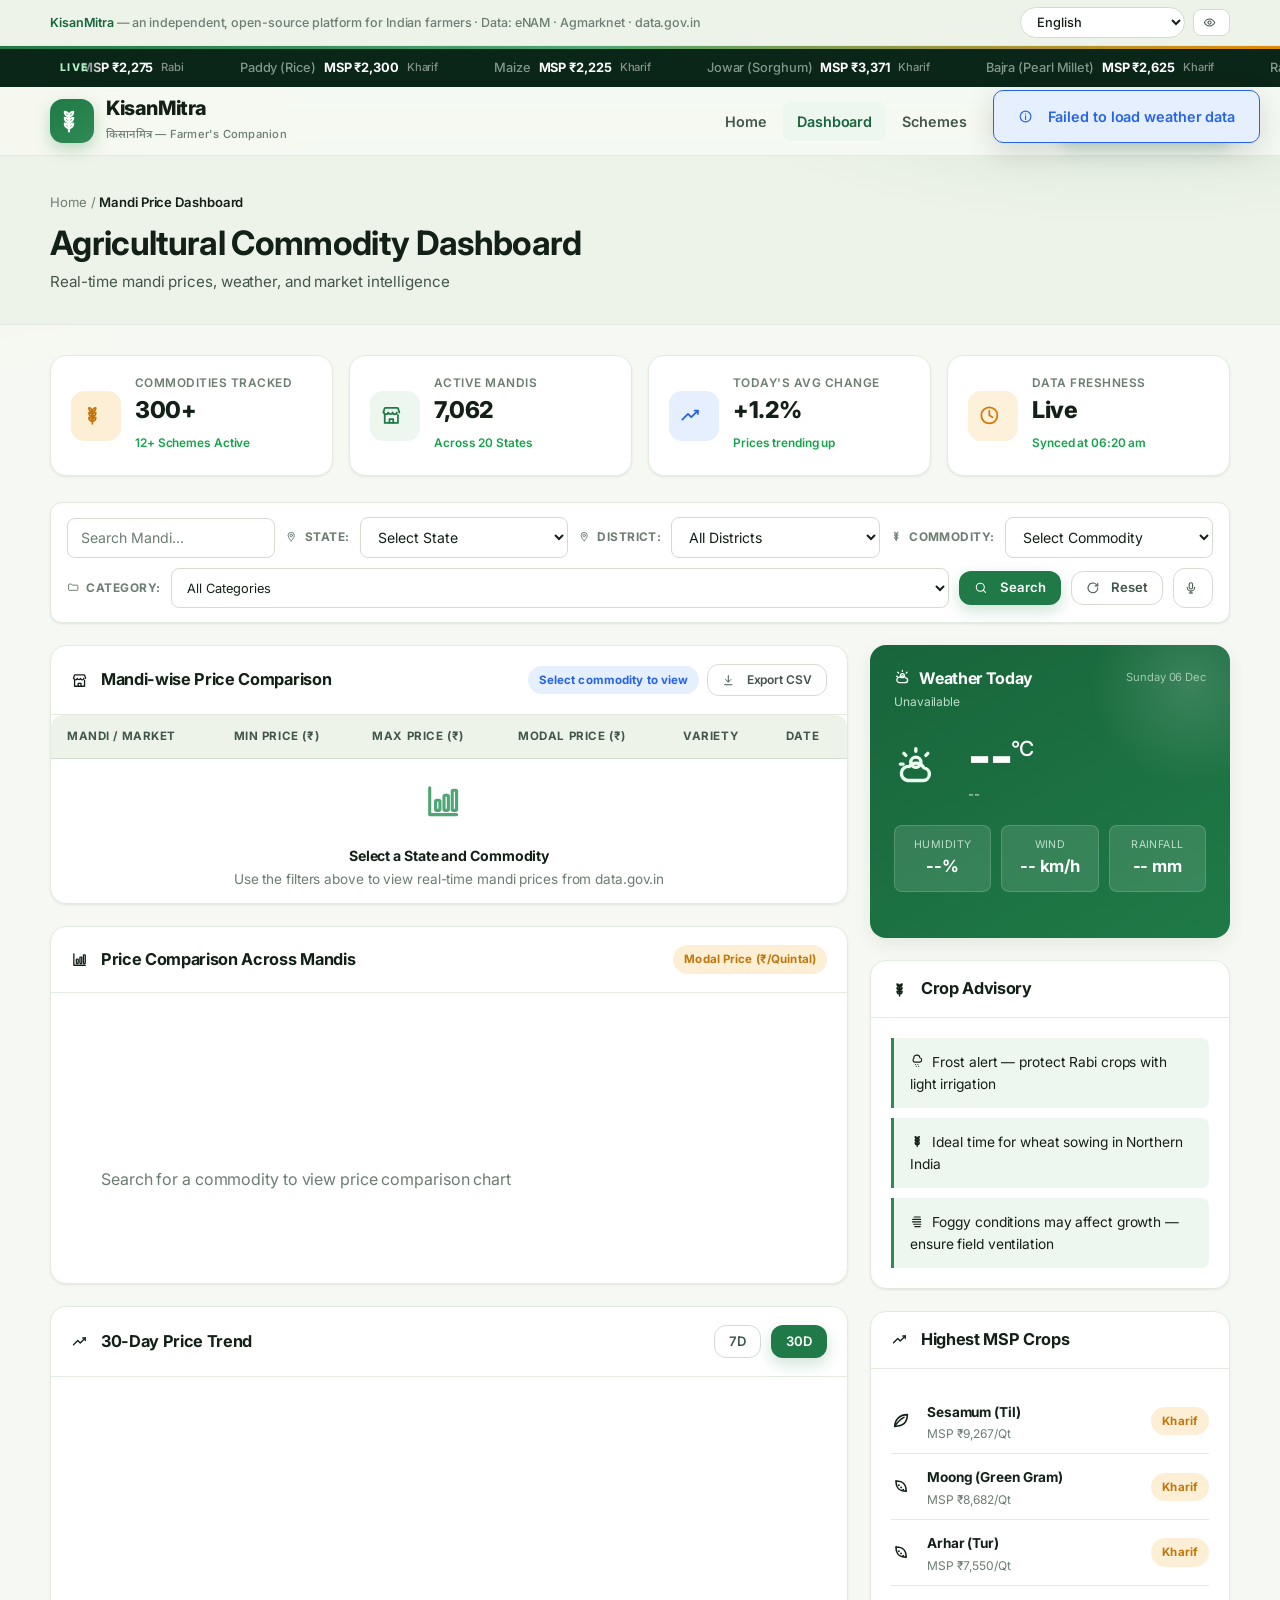
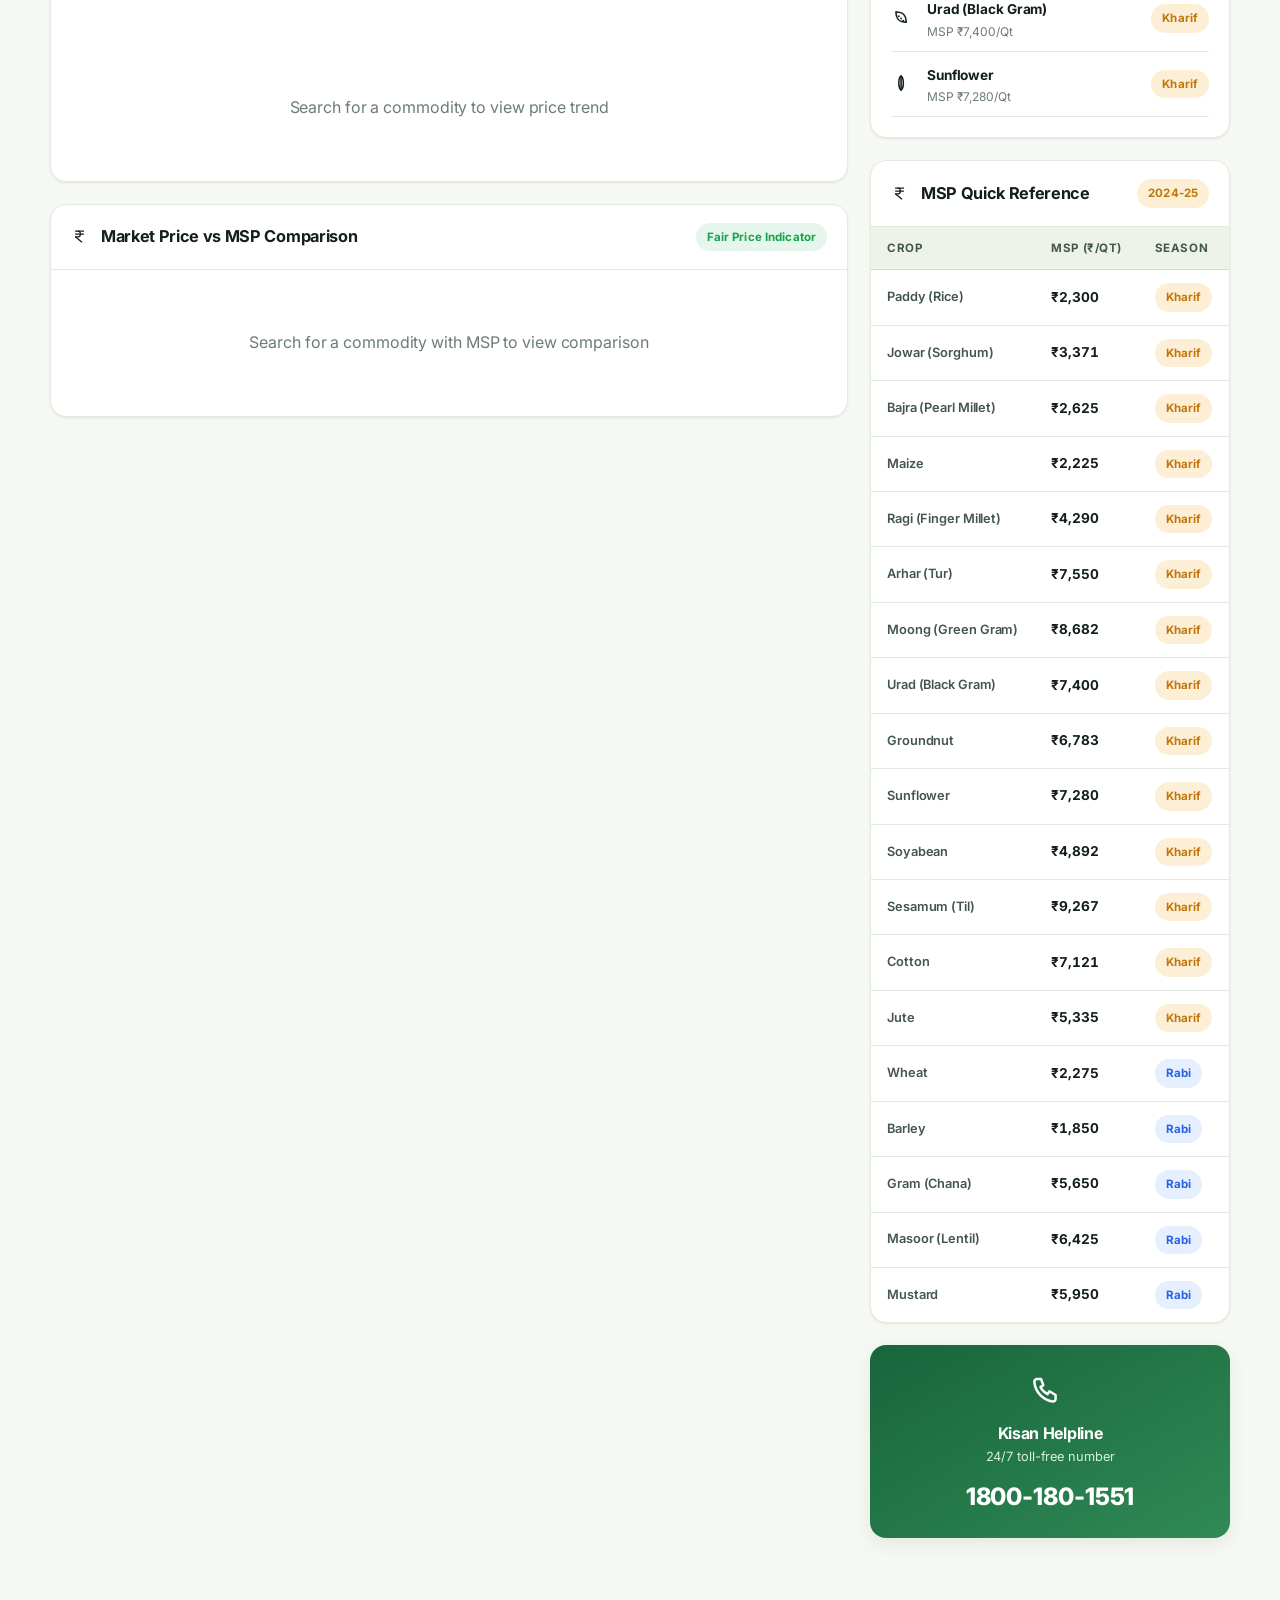
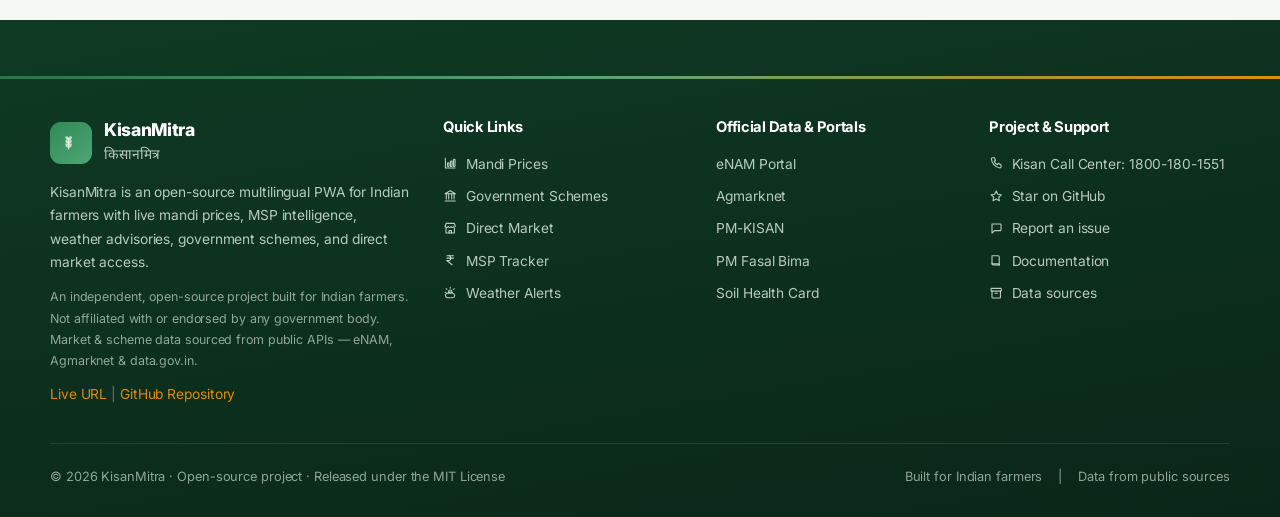
==== commit a2b0752e: "Overhaul icon system: consistent line icons, fix Safari + coverage Icons previously mixed themed SVG" ====
--- a/dashboard.html
+++ b/dashboard.html
@@ -71,9 +71,9 @@
     <link rel="manifest" href="manifest.json">
     <link rel="icon" href="assets/icons/favicon.svg" type="image/svg+xml">
     <link rel="apple-touch-icon" href="assets/icons/apple-touch-icon.svg">
-    <link rel="stylesheet" href="css/style.css?v=8">
-    <link rel="stylesheet" href="css/redesign.css?v=8">
-    <link rel="stylesheet" href="css/mobile.css?v=8">
+    <link rel="stylesheet" href="css/style.css?v=9">
+    <link rel="stylesheet" href="css/redesign.css?v=9">
+    <link rel="stylesheet" href="css/mobile.css?v=9">
 </head>
 
 <body>
@@ -479,10 +479,10 @@
     <!-- Scroll to Top -->
     <button class="scroll-top" id="scrollTop" aria-label="Scroll to top">↑</button>
 
-    <script src="js/api.js?v=8"></script>
-    <script src="js/data.js?v=8"></script>
-    <script src="js/i18n.js?v=8"></script>
-    <script type="module" src="js/app.js?v=8"></script>
+    <script src="js/api.js?v=9"></script>
+    <script src="js/data.js?v=9"></script>
+    <script src="js/i18n.js?v=9"></script>
+    <script type="module" src="js/app.js?v=9"></script>
     <script>
         if ('serviceWorker' in navigator) {
             window.addEventListener('load', () => {
--- a/css/style.css
+++ b/css/style.css
@@ -148,9 +148,13 @@
     height: 1.05em;
     display: inline-block;
     color: currentColor;
-    fill: currentColor;
+    fill: none;
     stroke: currentColor;
+    stroke-width: 1.85;
+    stroke-linecap: round;
+    stroke-linejoin: round;
     flex-shrink: 0;
+    vertical-align: -0.14em;
 }
 .logo .km-icon, .footer-brand-logo .km-icon { width: 1.25em; height: 1.25em; }
 
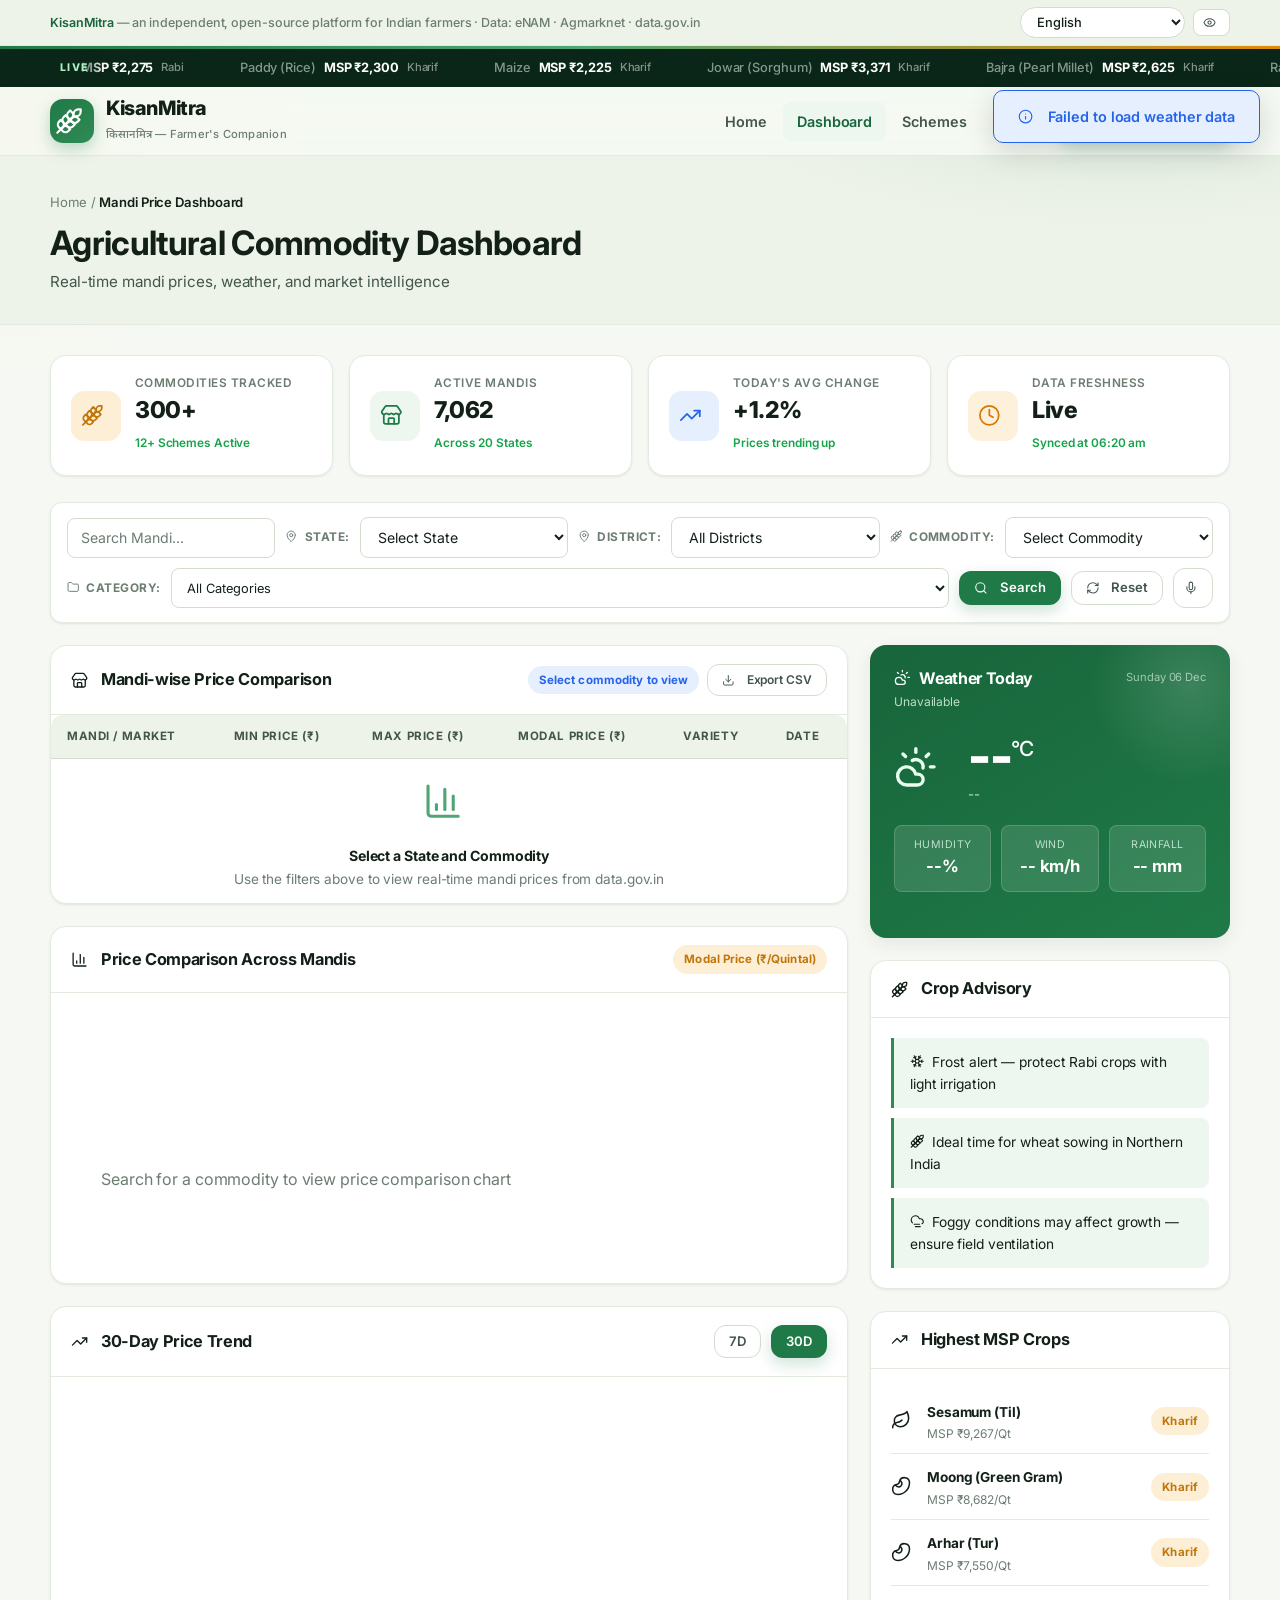
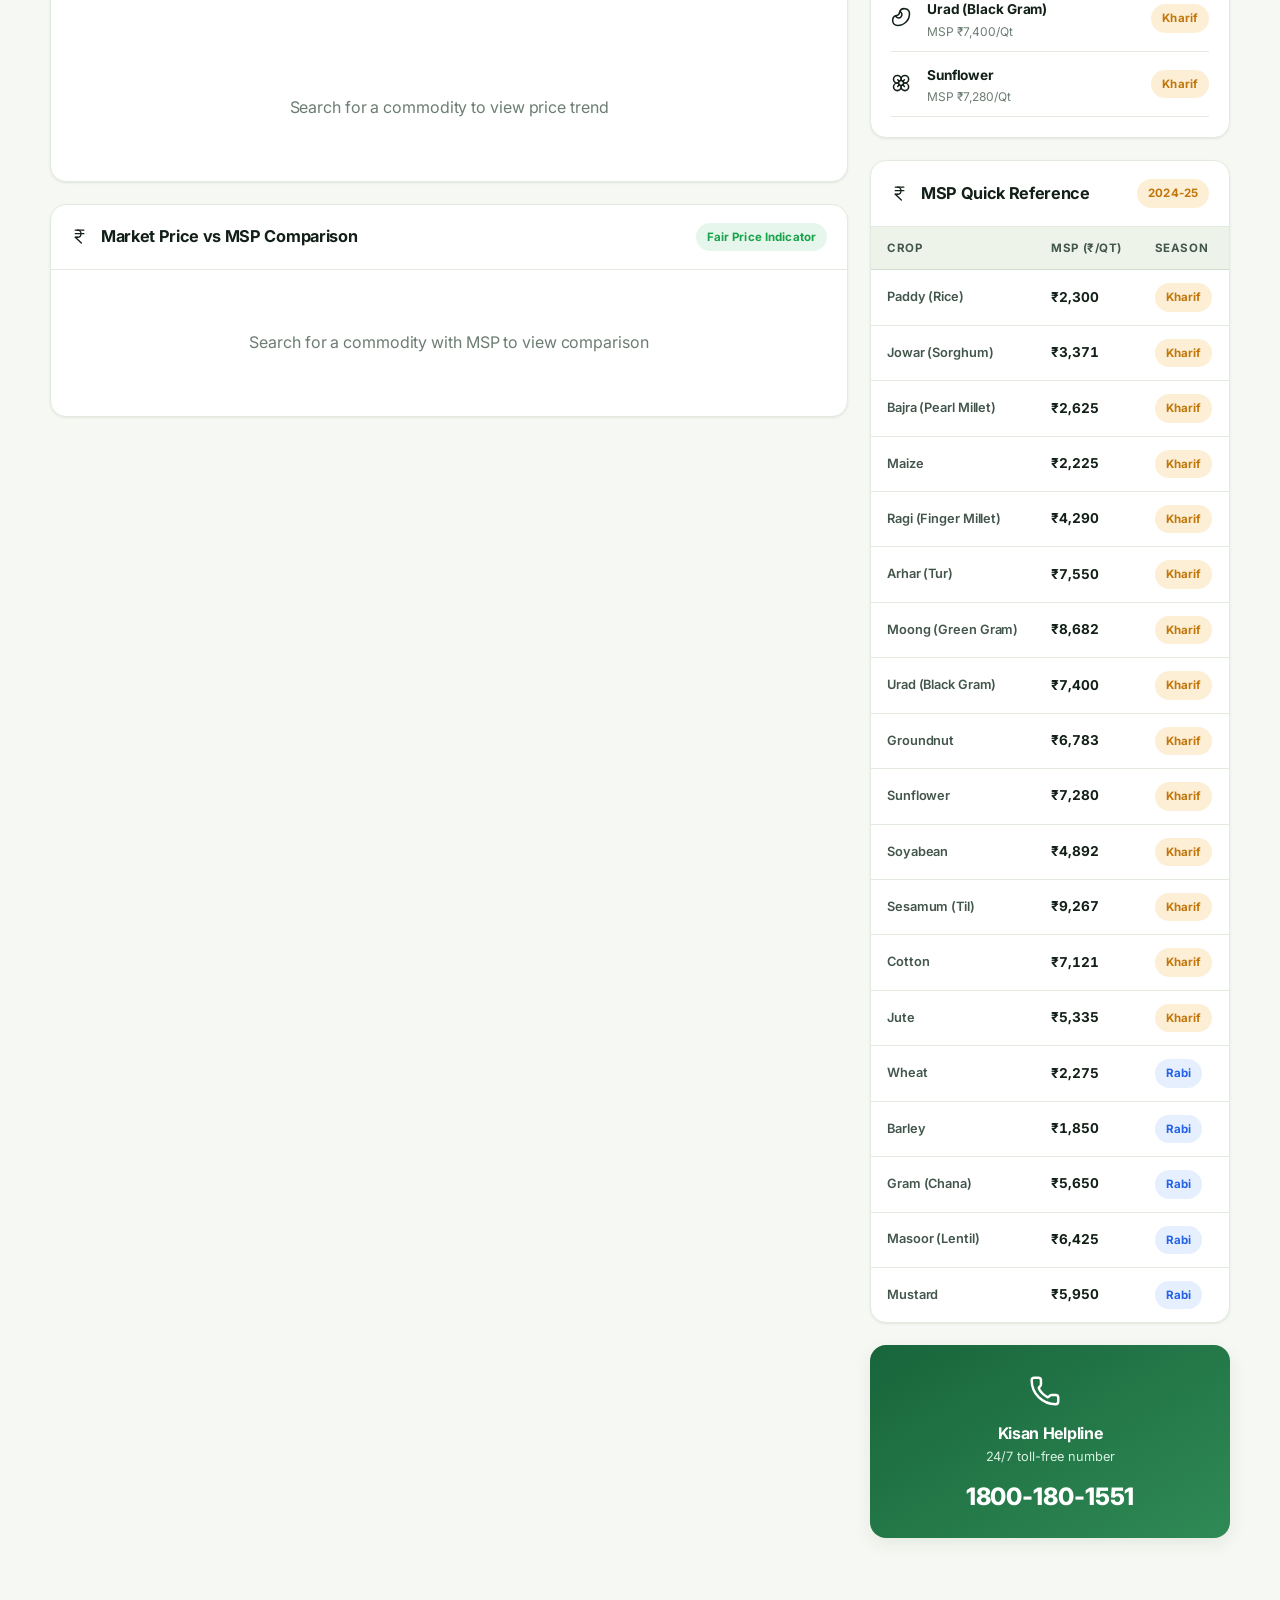
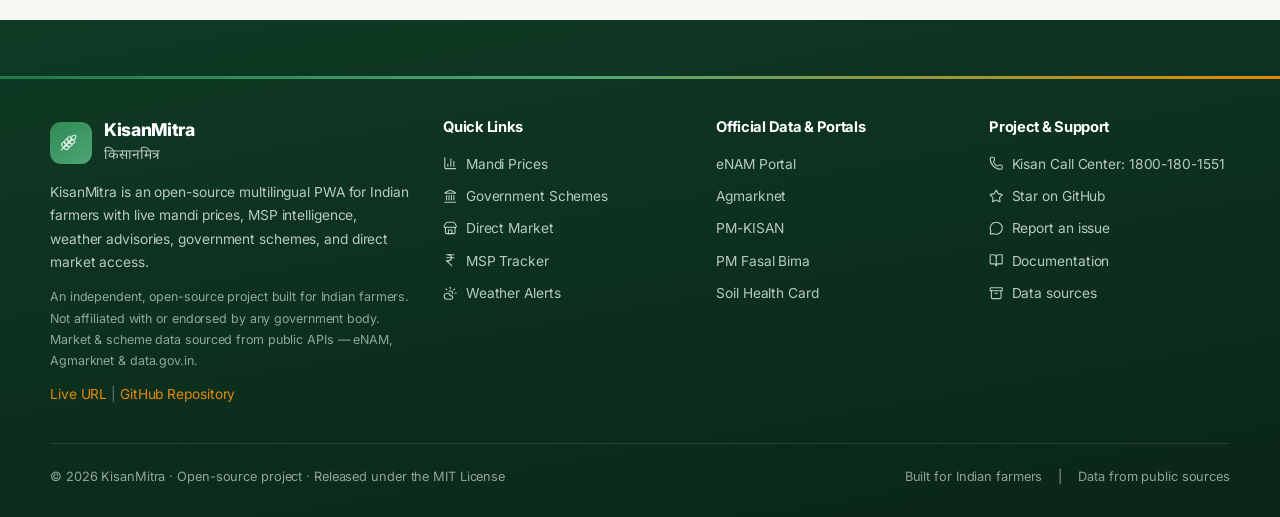
==== commit b34e3394: "Fetch live mandi data on search; iOS safe-area + mobile chart fixes Live data: - Mandi search now fo" ====
--- a/dashboard.html
+++ b/dashboard.html
@@ -65,15 +65,15 @@
         }
     </style>
     <meta name="apple-mobile-web-app-capable" content="yes">
-    <meta name="apple-mobile-web-app-status-bar-style" content="black-translucent">
+    <meta name="apple-mobile-web-app-status-bar-style" content="default">
     <meta name="mobile-web-app-capable" content="yes">
     <title>Mandi Price Dashboard — KisanMitra</title>
     <link rel="manifest" href="manifest.json">
     <link rel="icon" href="assets/icons/favicon.svg" type="image/svg+xml">
     <link rel="apple-touch-icon" href="assets/icons/apple-touch-icon.svg">
-    <link rel="stylesheet" href="css/style.css?v=9">
-    <link rel="stylesheet" href="css/redesign.css?v=9">
-    <link rel="stylesheet" href="css/mobile.css?v=9">
+    <link rel="stylesheet" href="css/style.css?v=10">
+    <link rel="stylesheet" href="css/redesign.css?v=10">
+    <link rel="stylesheet" href="css/mobile.css?v=10">
 </head>
 
 <body>
@@ -479,10 +479,10 @@
     <!-- Scroll to Top -->
     <button class="scroll-top" id="scrollTop" aria-label="Scroll to top">↑</button>
 
-    <script src="js/api.js?v=9"></script>
-    <script src="js/data.js?v=9"></script>
-    <script src="js/i18n.js?v=9"></script>
-    <script type="module" src="js/app.js?v=9"></script>
+    <script src="js/api.js?v=10"></script>
+    <script src="js/data.js?v=10"></script>
+    <script src="js/i18n.js?v=10"></script>
+    <script type="module" src="js/app.js?v=10"></script>
     <script>
         if ('serviceWorker' in navigator) {
             window.addEventListener('load', () => {
--- a/css/mobile.css
+++ b/css/mobile.css
@@ -11,6 +11,13 @@
     /* Clip the off-canvas drawer so it can't create horizontal scroll.
        overflow-x: clip (not hidden) keeps the sticky navbar working. */
     html { overflow-x: clip; }
+    /* Fallback for older iOS Safari (<16) that lacks overflow: clip */
+    @supports not (overflow: clip) {
+        body { overflow-x: hidden; }
+    }
+
+    /* iOS safe areas (notch / home indicator) */
+    body { padding-left: env(safe-area-inset-left); padding-right: env(safe-area-inset-right); }
 
     /* ── One app header: drop the utility strip (its controls move into
           the drawer via JS), keep a single slim sticky navbar + a thin
@@ -260,7 +267,16 @@
     .footer-bottom { flex-direction: column; text-align: center; gap: 10px; }
 
     /* ── Scroll-to-top sits above content, clear of the drawer ── */
-    .scroll-top { bottom: 18px; right: 16px; width: 44px; height: 44px; }
+    .scroll-top { bottom: max(18px, env(safe-area-inset-bottom)); right: 16px; width: 44px; height: 44px; }
+    .nav-links { padding-bottom: max(24px, env(safe-area-inset-bottom)); }
+    .install-banner { padding-bottom: max(14px, env(safe-area-inset-bottom)); }
+
+    /* ── Charts fit the card width (no overflow, clean alignment) ── */
+    .chart-wrap, .chart-container { width: 100%; overflow-x: hidden; }
+    .trend-canvas, .chart-canvas { width: 100% !important; height: auto !important; max-width: 100%; display: block; }
+    .bar-chart, .bar-chart-shell { overflow-x: auto; padding-left: 4px; padding-right: 4px; }
+    .price-trend-chart { margin: 16px 8px 32px 36px; }
+    .msp-comparison { gap: 12px; flex-wrap: wrap; }
 
     /* Toast spans nicely on small screens */
     .toast-notification { left: 16px; right: 16px; max-width: none; top: 76px; }
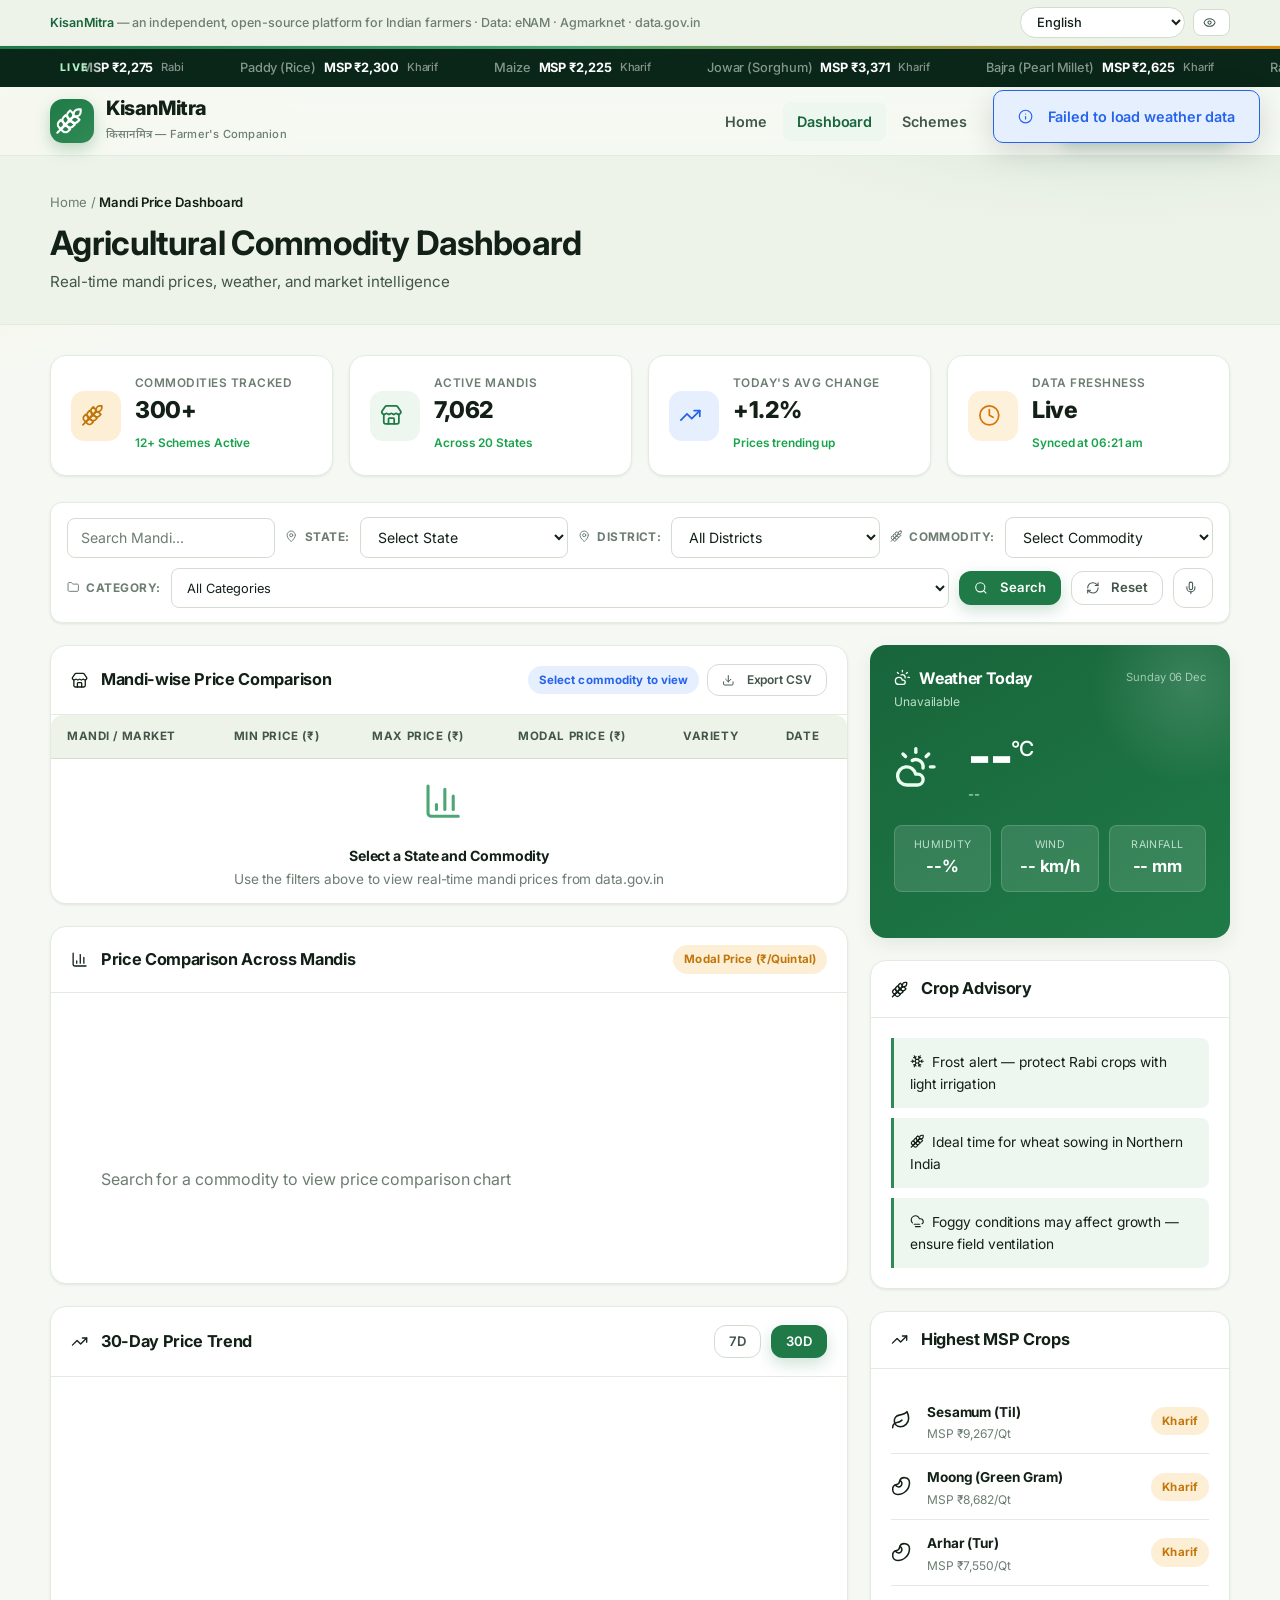
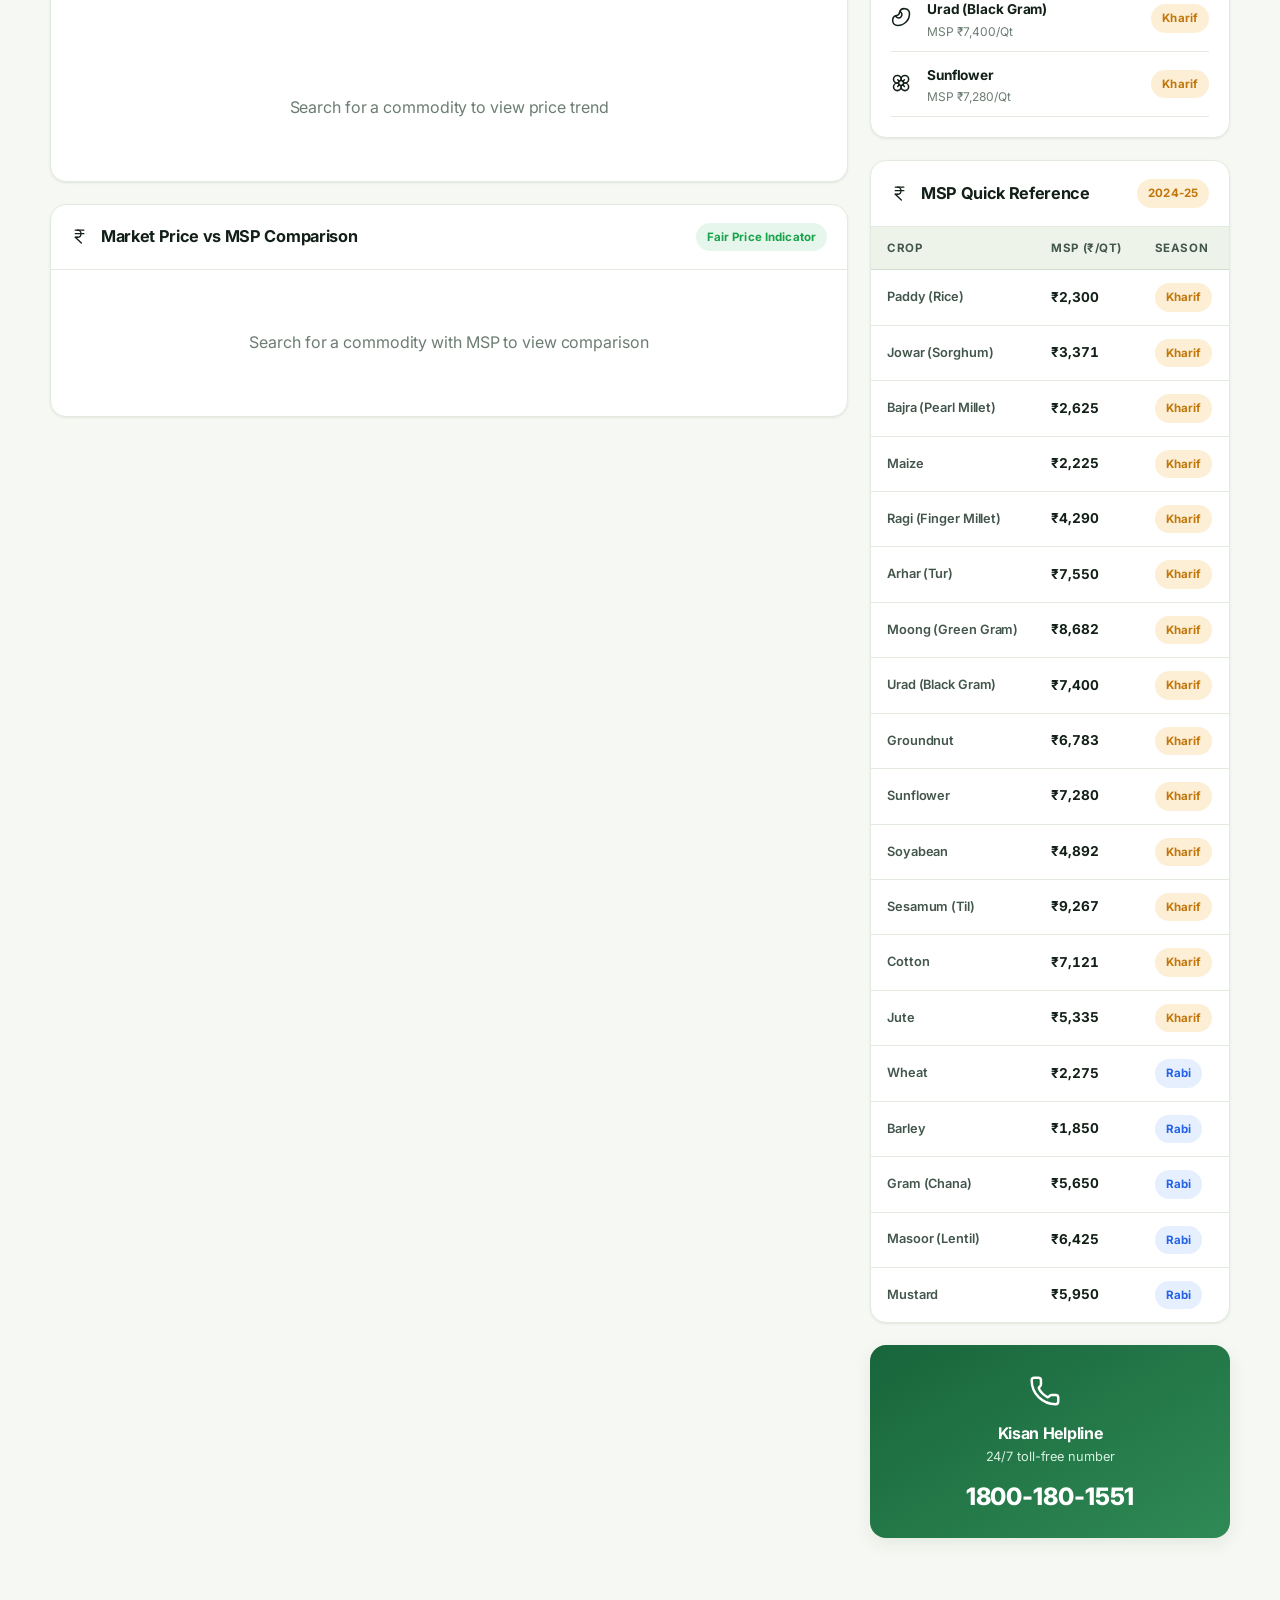
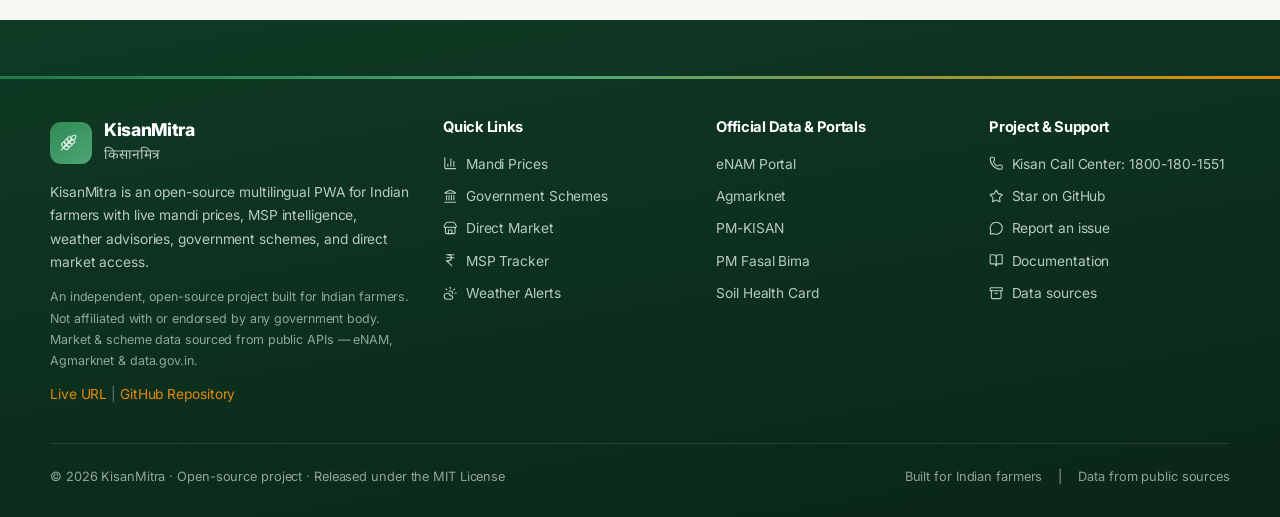
==== commit fb9b347b: "Fix stretched/empty share button in mobile mandi-price cards The action cell's share button used fle" ====
--- a/dashboard.html
+++ b/dashboard.html
@@ -71,9 +71,9 @@
     <link rel="manifest" href="manifest.json">
     <link rel="icon" href="assets/icons/favicon.svg" type="image/svg+xml">
     <link rel="apple-touch-icon" href="assets/icons/apple-touch-icon.svg">
-    <link rel="stylesheet" href="css/style.css?v=10">
-    <link rel="stylesheet" href="css/redesign.css?v=10">
-    <link rel="stylesheet" href="css/mobile.css?v=10">
+    <link rel="stylesheet" href="css/style.css?v=12">
+    <link rel="stylesheet" href="css/redesign.css?v=12">
+    <link rel="stylesheet" href="css/mobile.css?v=12">
 </head>
 
 <body>
@@ -479,10 +479,10 @@
     <!-- Scroll to Top -->
     <button class="scroll-top" id="scrollTop" aria-label="Scroll to top">↑</button>
 
-    <script src="js/api.js?v=10"></script>
-    <script src="js/data.js?v=10"></script>
-    <script src="js/i18n.js?v=10"></script>
-    <script type="module" src="js/app.js?v=10"></script>
+    <script src="js/api.js?v=12"></script>
+    <script src="js/data.js?v=12"></script>
+    <script src="js/i18n.js?v=12"></script>
+    <script type="module" src="js/app.js?v=12"></script>
     <script>
         if ('serviceWorker' in navigator) {
             window.addEventListener('load', () => {
--- a/css/mobile.css
+++ b/css/mobile.css
@@ -243,12 +243,18 @@
     /* Action cell spans full width */
     .data-table tbody td.td-actions {
         display: flex;
-        justify-content: flex-start;
+        justify-content: flex-end;
+        align-items: center;
         gap: 8px;
         padding-top: 12px;
     }
     .data-table tbody td.td-actions::before { display: none; }
-    .data-table tbody td.td-actions .btn { flex: 1; }
+    .data-table tbody td.td-actions .btn { flex: 0 0 auto; }
+    .data-table tbody td.td-actions .btn-favorite {
+        width: 40px; height: 38px;
+        display: inline-flex; align-items: center; justify-content: center;
+        border: 1px solid var(--border); border-radius: var(--r-sm);
+    }
 
     /* Empty / colspan rows shouldn't look like data cards */
     .data-table tbody td.empty-table,
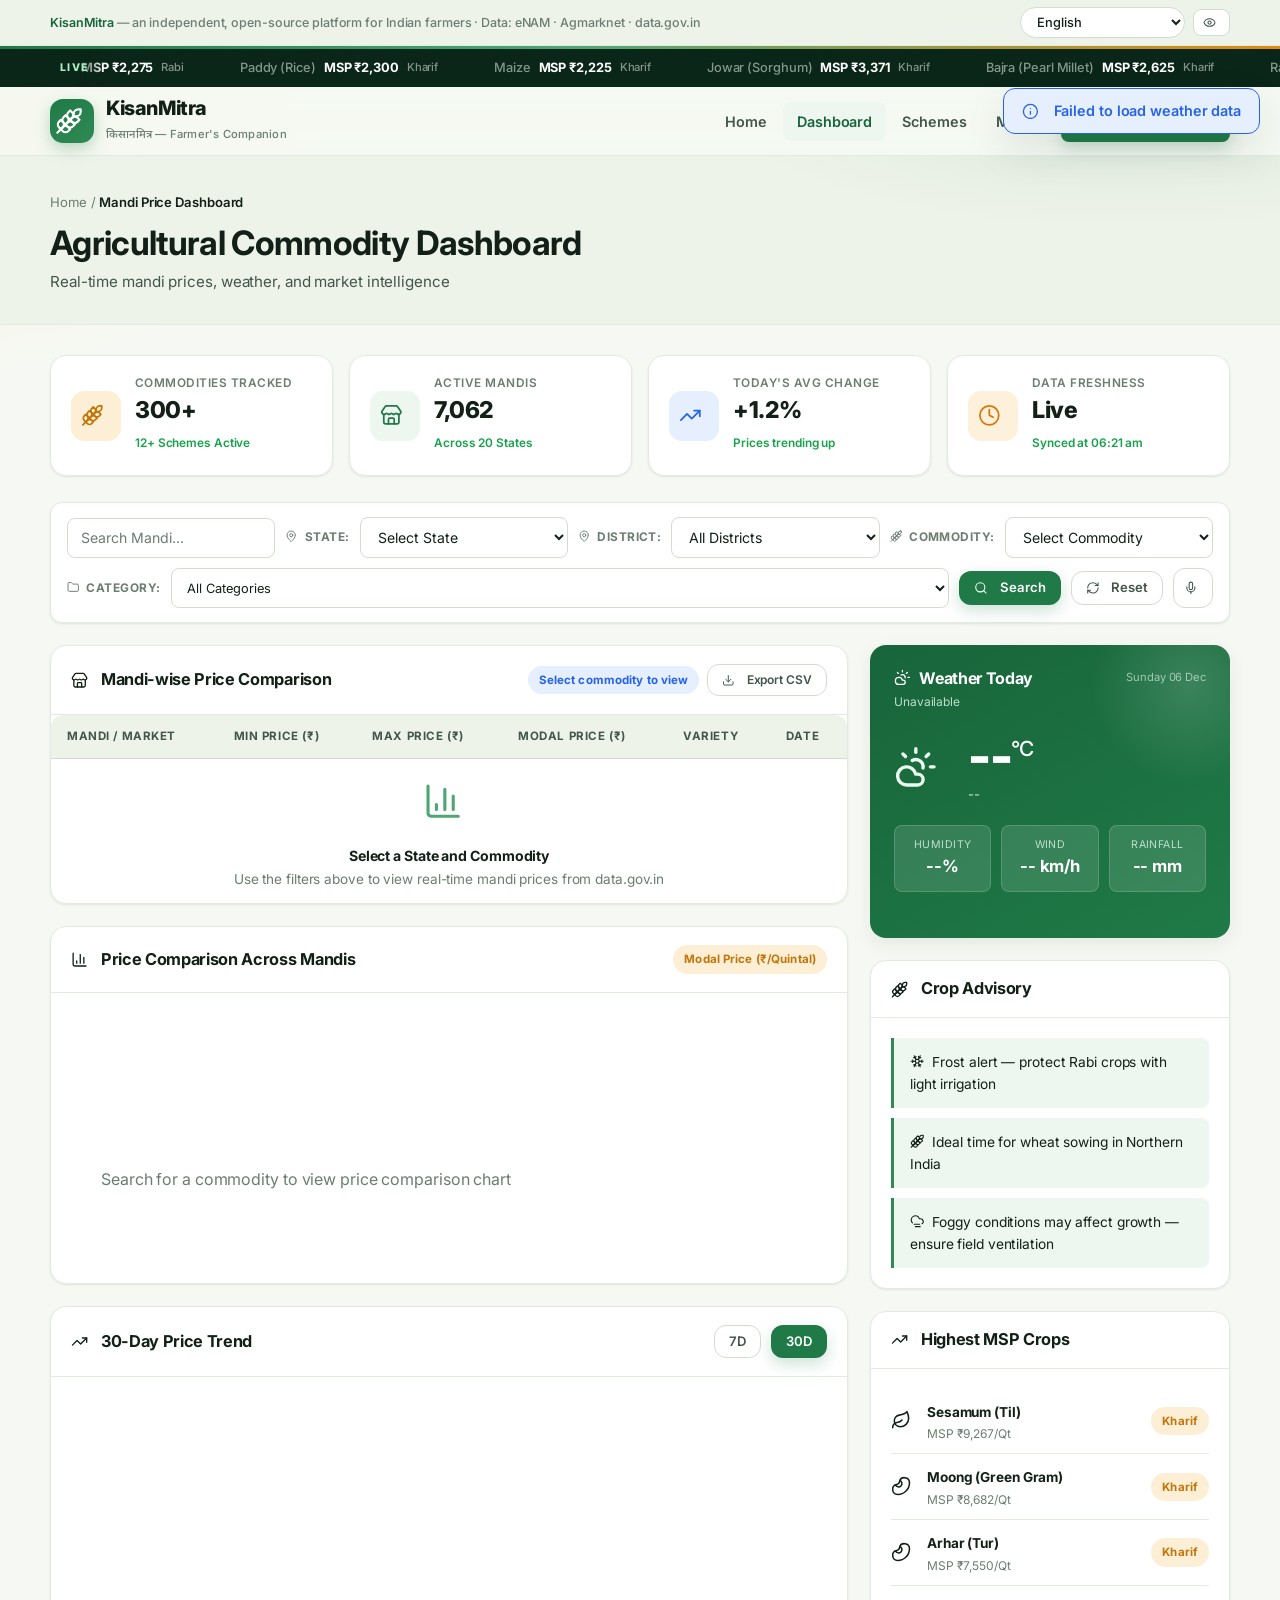
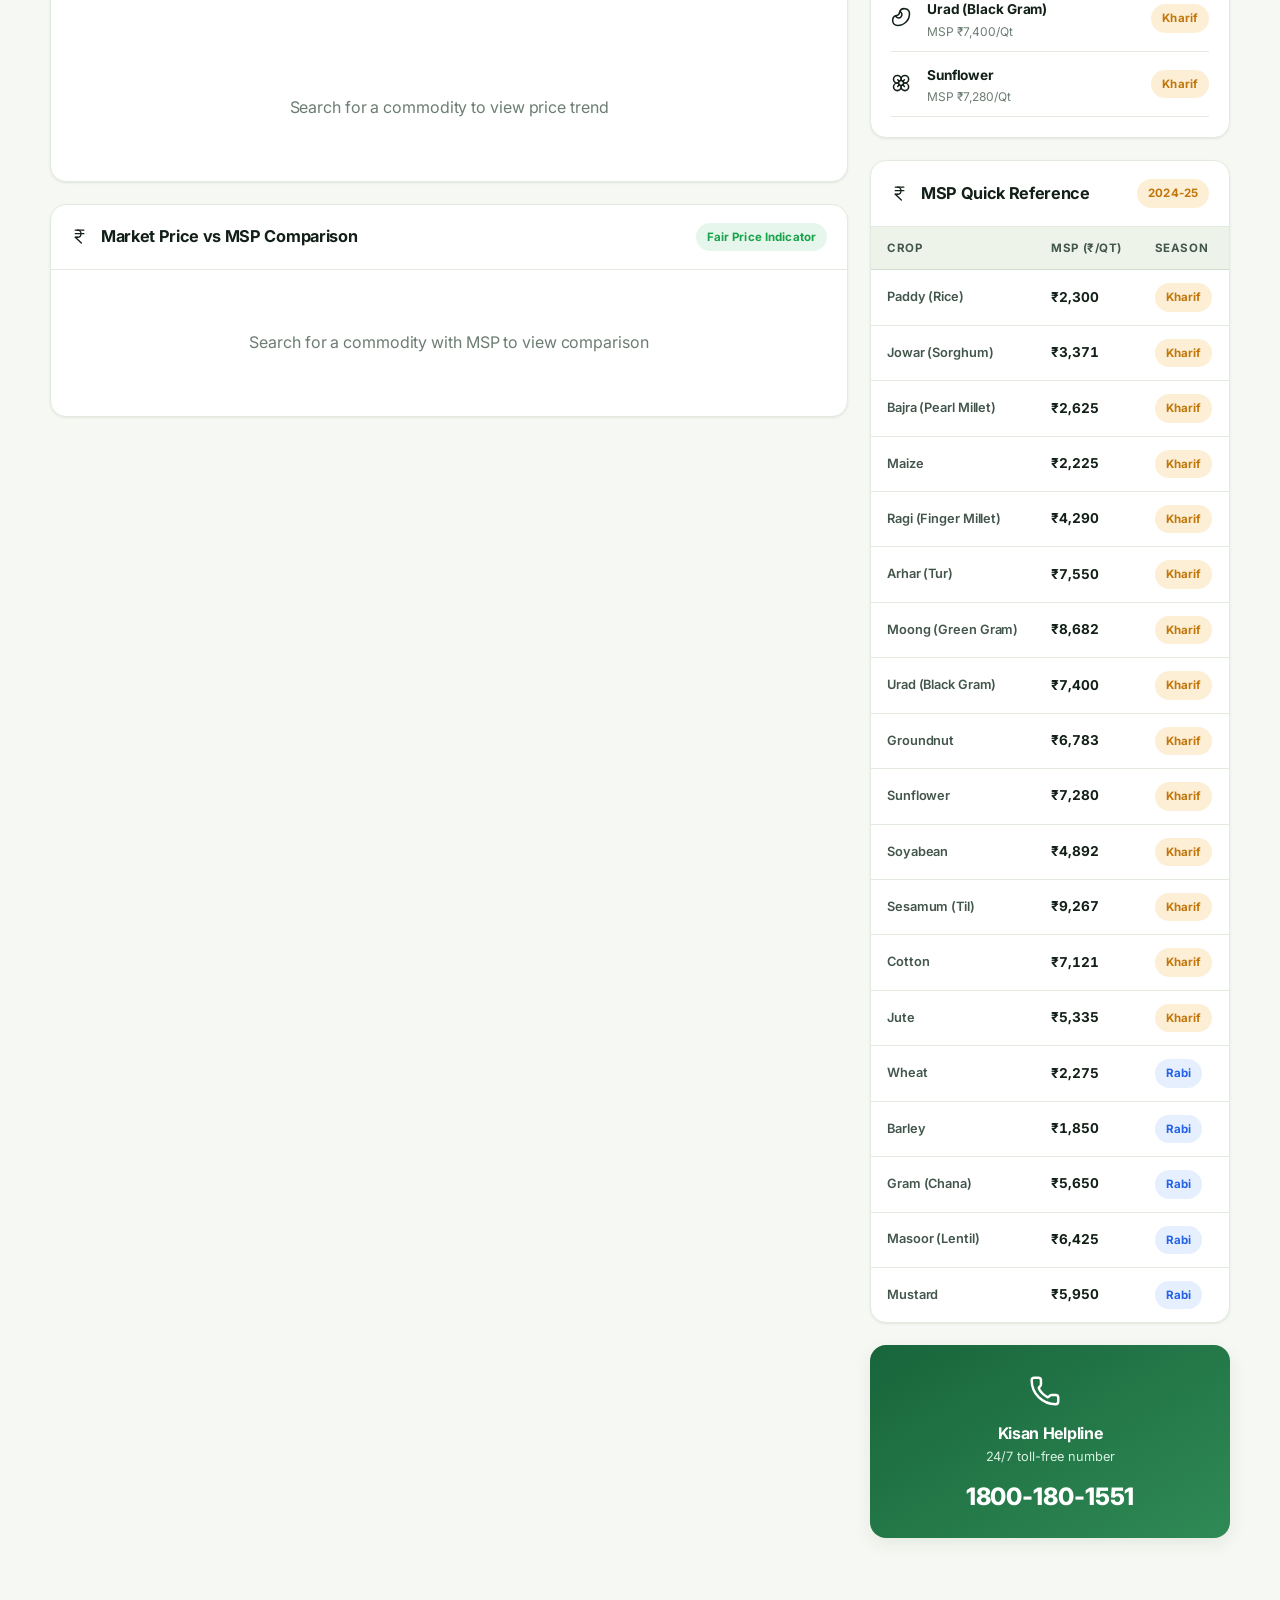
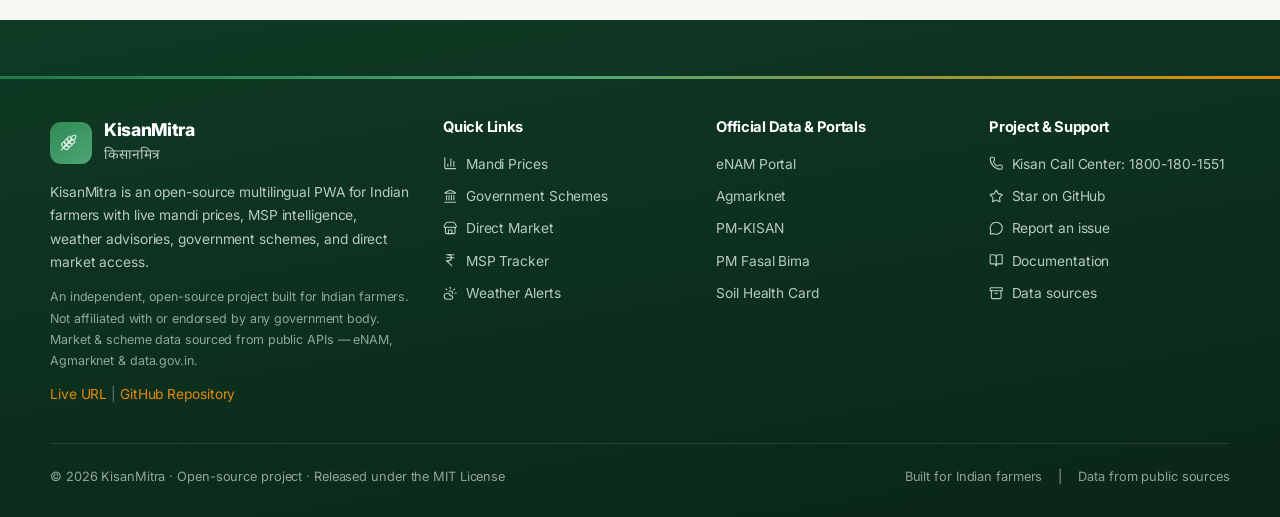
==== commit 016edc24: "Mobile visual audit polish: many fixes for a premium, trustworthy feel Audited the mobile experience" ====
--- a/dashboard.html
+++ b/dashboard.html
@@ -71,9 +71,9 @@
     <link rel="manifest" href="manifest.json">
     <link rel="icon" href="assets/icons/favicon.svg" type="image/svg+xml">
     <link rel="apple-touch-icon" href="assets/icons/apple-touch-icon.svg">
-    <link rel="stylesheet" href="css/style.css?v=12">
-    <link rel="stylesheet" href="css/redesign.css?v=12">
-    <link rel="stylesheet" href="css/mobile.css?v=12">
+    <link rel="stylesheet" href="css/style.css?v=14">
+    <link rel="stylesheet" href="css/redesign.css?v=14">
+    <link rel="stylesheet" href="css/mobile.css?v=14">
 </head>
 
 <body>
@@ -479,10 +479,10 @@
     <!-- Scroll to Top -->
     <button class="scroll-top" id="scrollTop" aria-label="Scroll to top">↑</button>
 
-    <script src="js/api.js?v=12"></script>
-    <script src="js/data.js?v=12"></script>
-    <script src="js/i18n.js?v=12"></script>
-    <script type="module" src="js/app.js?v=12"></script>
+    <script src="js/api.js?v=14"></script>
+    <script src="js/data.js?v=14"></script>
+    <script src="js/i18n.js?v=14"></script>
+    <script type="module" src="js/app.js?v=14"></script>
     <script>
         if ('serviceWorker' in navigator) {
             window.addEventListener('load', () => {
--- a/css/style.css
+++ b/css/style.css
@@ -980,7 +980,22 @@
 .tooltip:hover::after { opacity: 1; visibility: visible; }
 
 /* ── Toast ── */
-.toast-notification { position: fixed; top: 88px; right: 20px; z-index: 10000; padding: 13px 20px; border-radius: var(--r-md); font-size: 0.9rem; font-weight: 600; box-shadow: var(--shadow-lg); max-width: 420px; animation: slideInRight 0.3s var(--ease); cursor: pointer; display: flex; align-items: center; gap: 12px; }
+.toast-notification {
+    position: fixed; top: 88px; right: 20px; z-index: 10000;
+    padding: 12px 18px; border-radius: var(--r-md);
+    font-size: 0.9rem; font-weight: 600;
+    background: var(--toast-bg, var(--info-bg));
+    border: 1px solid var(--toast-border, var(--info));
+    color: var(--toast-text, var(--info));
+    box-shadow: var(--shadow-lg);
+    max-width: 420px;
+    animation: slideInRight 0.3s var(--ease);
+    cursor: pointer; display: flex; align-items: center; gap: 10px;
+    transition: opacity 0.28s ease, transform 0.28s ease;
+}
+.toast-notification.is-leaving { opacity: 0; transform: translateY(-10px); }
+.toast-icon { flex: 0 0 auto; font-size: 1rem; line-height: 1; }
+.toast-msg { line-height: 1.4; }
 @keyframes slideInRight { from { transform: translateX(110%); opacity: 0; } to { transform: translateX(0); opacity: 1; } }
 
 /* ── Install banner ── */
--- a/css/mobile.css
+++ b/css/mobile.css
@@ -39,7 +39,9 @@
         width: 42px; height: 42px; font-size: 1.25rem;
         background: var(--card); border: 1px solid var(--border); border-radius: 11px;
     }
-    body.nav-open .navbar { z-index: 1300; }   /* keep the ✕ tappable above the drawer */
+    body.nav-open .navbar { z-index: 1300; }   /* keep the header above the drawer */
+    /* Raise the ✕ toggle above the drawer panel so it's visible & tappable */
+    body.nav-open .nav-toggle { position: relative; z-index: 1250; }
 
     /* ── Slide-in drawer ── */
     .nav-links {
@@ -94,8 +96,15 @@
     .nav-drawer-controls .lang-select { flex: 1; padding: 11px 12px; font-size: 0.9rem; }
     .nav-drawer-controls .hc-toggle { padding: 11px 12px; }
 
-    /* Backdrop + scroll lock */
-    body.nav-open { overflow: hidden; }
+    /* Backdrop + scroll lock (body is pinned via JS top offset on iOS) */
+    body.nav-open {
+        position: fixed;
+        left: 0;
+        right: 0;
+        width: 100%;
+        overflow: hidden;
+        overscroll-behavior: none;
+    }
     body.nav-open::before {
         content: '';
         position: fixed;
@@ -130,19 +139,25 @@
     .hero-stats::-webkit-scrollbar,
     .quick-stats::-webkit-scrollbar { display: none; }
 
+    /* Cards are full-width on mobile so they look intentional, not cropped.
+       A small right padding leaves a hint that more is scrollable. */
+    .hero-stats, .quick-stats, .quick-stats.layout-4 {
+        padding-right: 28px;
+        scroll-padding-left: 16px;
+    }
     .hero-stat {
-        flex: 0 0 46%;
+        flex: 0 0 86%;
         scroll-snap-align: start;
-        padding: 16px 14px;
-    }
-    .hero-stat .stat-icon { font-size: 1.3rem; }
-    .hero-stat .stat-value { font-size: 1.3rem; }
+        padding: 18px 16px;
+    }
+    .hero-stat .stat-icon { font-size: 1.5rem; }
+    .hero-stat .stat-value { font-size: 1.45rem; }
 
     .quick-stats .stat-card,
     .quick-stats.layout-4 .stat-card {
-        flex: 0 0 74%;
+        flex: 0 0 86%;
         scroll-snap-align: start;
-        padding: 16px;
+        padding: 16px 18px;
     }
     .stat-card .stat-icon-box { width: 44px; height: 44px; font-size: 1.2rem; }
     .stat-info .value { font-size: 1.3rem; }
@@ -161,6 +176,36 @@
     .filter-bar { gap: 10px; }
     .filter-bar .form-control { flex: 1 1 100%; }
 
+    /* "Verified Only" was a 100%-wide green tile because flex children went
+       100%. Replace native control with a clean square so it stays compact. */
+    .filter-bar input[type="checkbox"],
+    .filter-bar .checkbox-sm {
+        flex: 0 0 auto;
+        appearance: none;
+        -webkit-appearance: none;
+        width: 22px; height: 22px;
+        border: 1.5px solid var(--border-strong);
+        border-radius: 6px;
+        background: var(--card);
+        margin: 0;
+        position: relative;
+        cursor: pointer;
+        min-height: 0;
+    }
+    .filter-bar input[type="checkbox"]:checked,
+    .filter-bar .checkbox-sm:checked {
+        background: var(--green-600);
+        border-color: var(--green-600);
+    }
+    .filter-bar input[type="checkbox"]:checked::after,
+    .filter-bar .checkbox-sm:checked::after {
+        content: '';
+        position: absolute; inset: 0;
+        background: #fff;
+        -webkit-mask: url("data:image/svg+xml;utf8,<svg xmlns='http://www.w3.org/2000/svg' viewBox='0 0 24 24' fill='none' stroke='currentColor' stroke-width='3' stroke-linecap='round' stroke-linejoin='round'><path d='M5 12.5l4.5 4.5L19 6.5'/></svg>") no-repeat center / 70%;
+                mask: url("data:image/svg+xml;utf8,<svg xmlns='http://www.w3.org/2000/svg' viewBox='0 0 24 24' fill='none' stroke='currentColor' stroke-width='3' stroke-linecap='round' stroke-linejoin='round'><path d='M5 12.5l4.5 4.5L19 6.5'/></svg>") no-repeat center / 70%;
+    }
+
     /* ── Market tabs: horizontal pill scroller ── */
     .tabs {
         display: flex;
@@ -171,15 +216,37 @@
     .tabs::-webkit-scrollbar { display: none; }
     .tab { flex: 0 0 auto; width: auto; white-space: nowrap; }
 
-    /* ── Collapsible dashboard cards ── */
+    /* ── Card header on mobile: stack title + meta into rows so badges/
+       buttons never wrap into the toggle caret. ── */
+    .card-header {
+        flex-direction: column;
+        align-items: stretch;
+        gap: 10px;
+        position: relative;
+        padding-right: 40px; /* room for collapse caret */
+    }
+    .card-header h3 { font-size: 0.98rem; padding-right: 4px; }
+    .card-header .section-title-row,
+    .card-header .actions-row {
+        display: flex; align-items: center; gap: 8px;
+        flex-wrap: wrap;
+    }
+    .card-header .badge { font-size: 0.7rem; padding: 4px 9px; }
+    .card-header .btn { padding: 7px 12px; font-size: 0.78rem; }
+
+    /* Collapsible dashboard cards: caret is absolutely positioned at top-right
+       so badges/buttons inside the header don't fight with it. */
     .card.is-collapsible > .card-header { cursor: pointer; user-select: none; }
     .card.is-collapsible > .card-header::after {
-        content: '▾';
-        margin-left: 6px;
-        font-size: 0.95rem;
+        content: '';
+        position: absolute;
+        top: 18px; right: 16px;
+        width: 18px; height: 18px;
+        background: currentColor;
         color: var(--ink-3);
+        -webkit-mask: url("data:image/svg+xml;utf8,<svg xmlns='http://www.w3.org/2000/svg' viewBox='0 0 24 24' fill='none' stroke='currentColor' stroke-width='2.2' stroke-linecap='round' stroke-linejoin='round'><path d='m6 9 6 6 6-6'/></svg>") no-repeat center / contain;
+                mask: url("data:image/svg+xml;utf8,<svg xmlns='http://www.w3.org/2000/svg' viewBox='0 0 24 24' fill='none' stroke='currentColor' stroke-width='2.2' stroke-linecap='round' stroke-linejoin='round'><path d='m6 9 6 6 6-6'/></svg>") no-repeat center / contain;
         transition: transform 0.2s var(--ease);
-        flex: 0 0 auto;
     }
     .card.collapsed > .card-header::after { transform: rotate(-90deg); }
     .card.collapsed > .card-body { display: none; }
@@ -278,14 +345,59 @@
     .install-banner { padding-bottom: max(14px, env(safe-area-inset-bottom)); }
 
     /* ── Charts fit the card width (no overflow, clean alignment) ── */
-    .chart-wrap, .chart-container { width: 100%; overflow-x: hidden; }
+    .chart-wrap, .chart-container {
+        width: 100%; overflow-x: hidden;
+        padding-top: 18px; /* room for the chart title that sits inside the canvas */
+    }
     .trend-canvas, .chart-canvas { width: 100% !important; height: auto !important; max-width: 100%; display: block; }
-    .bar-chart, .bar-chart-shell { overflow-x: auto; padding-left: 4px; padding-right: 4px; }
+    .bar-chart, .bar-chart-shell {
+        overflow-x: auto;
+        padding: 28px 6px 28px;
+        height: 220px;
+        gap: 10px;
+    }
+    .bar-chart .bar { min-width: 38px; border-radius: 8px 8px 0 0; }
+    .bar-chart .bar .bar-value { font-size: 0.66rem; }
+    .bar-chart .bar .bar-label { font-size: 0.62rem; }
     .price-trend-chart { margin: 16px 8px 32px 36px; }
     .msp-comparison { gap: 12px; flex-wrap: wrap; }
 
-    /* Toast spans nicely on small screens */
-    .toast-notification { left: 16px; right: 16px; max-width: none; top: 76px; }
+    /* Advisory items: keep the leading icon at text size so it doesn't tower
+       over the line. */
+    .advisory-item { padding: 12px 14px; font-size: 0.88rem; line-height: 1.55; }
+    .advisory-item .km-icon { width: 1em; height: 1em; vertical-align: -0.15em; }
+    .advisory-item .km-icon-inline { margin-right: 0.4em; }
+
+    /* Install banner: rounded floating pill, dismissable, narrower */
+    .install-banner {
+        left: 12px; right: 12px;
+        bottom: calc(12px + env(safe-area-inset-bottom));
+        border-radius: 16px;
+        padding: 14px 16px;
+        box-shadow: 0 14px 32px rgba(10, 24, 16, 0.28);
+    }
+    .install-banner-info strong { display: block; font-size: 0.95rem; }
+    .install-banner-info small { opacity: 0.85; font-size: 0.78rem; }
+    .install-banner-actions { gap: 8px; }
+    .install-banner .install-btn, .install-banner .later-btn {
+        padding: 9px 14px; font-size: 0.85rem; border-radius: 10px;
+    }
+
+    /* Footer: tighter, brand block can span full row */
+    .footer { padding: 36px 0 26px; }
+    .footer h4 { font-size: 0.88rem; margin-bottom: 10px; }
+    .footer ul li { margin-bottom: 7px; }
+    .footer ul a, .footer p, .footer li, .footer span { font-size: 0.82rem; }
+
+    /* Toast: smaller, bottom-anchored, doesn't cover content */
+    .toast-notification {
+        left: 16px; right: 16px; top: auto; max-width: none;
+        bottom: calc(20px + env(safe-area-inset-bottom));
+        padding: 11px 14px; font-size: 0.85rem; border-radius: 12px;
+        animation: toastUp 0.28s var(--ease);
+    }
+    @keyframes toastUp { from { transform: translateY(40px); opacity: 0; } to { transform: translateY(0); opacity: 1; } }
+    .toast-notification.is-leaving { transform: translateY(20px); opacity: 0; }
 
     /* Helpline blocks a touch tighter */
     .helpline-banner { padding: 20px; }
